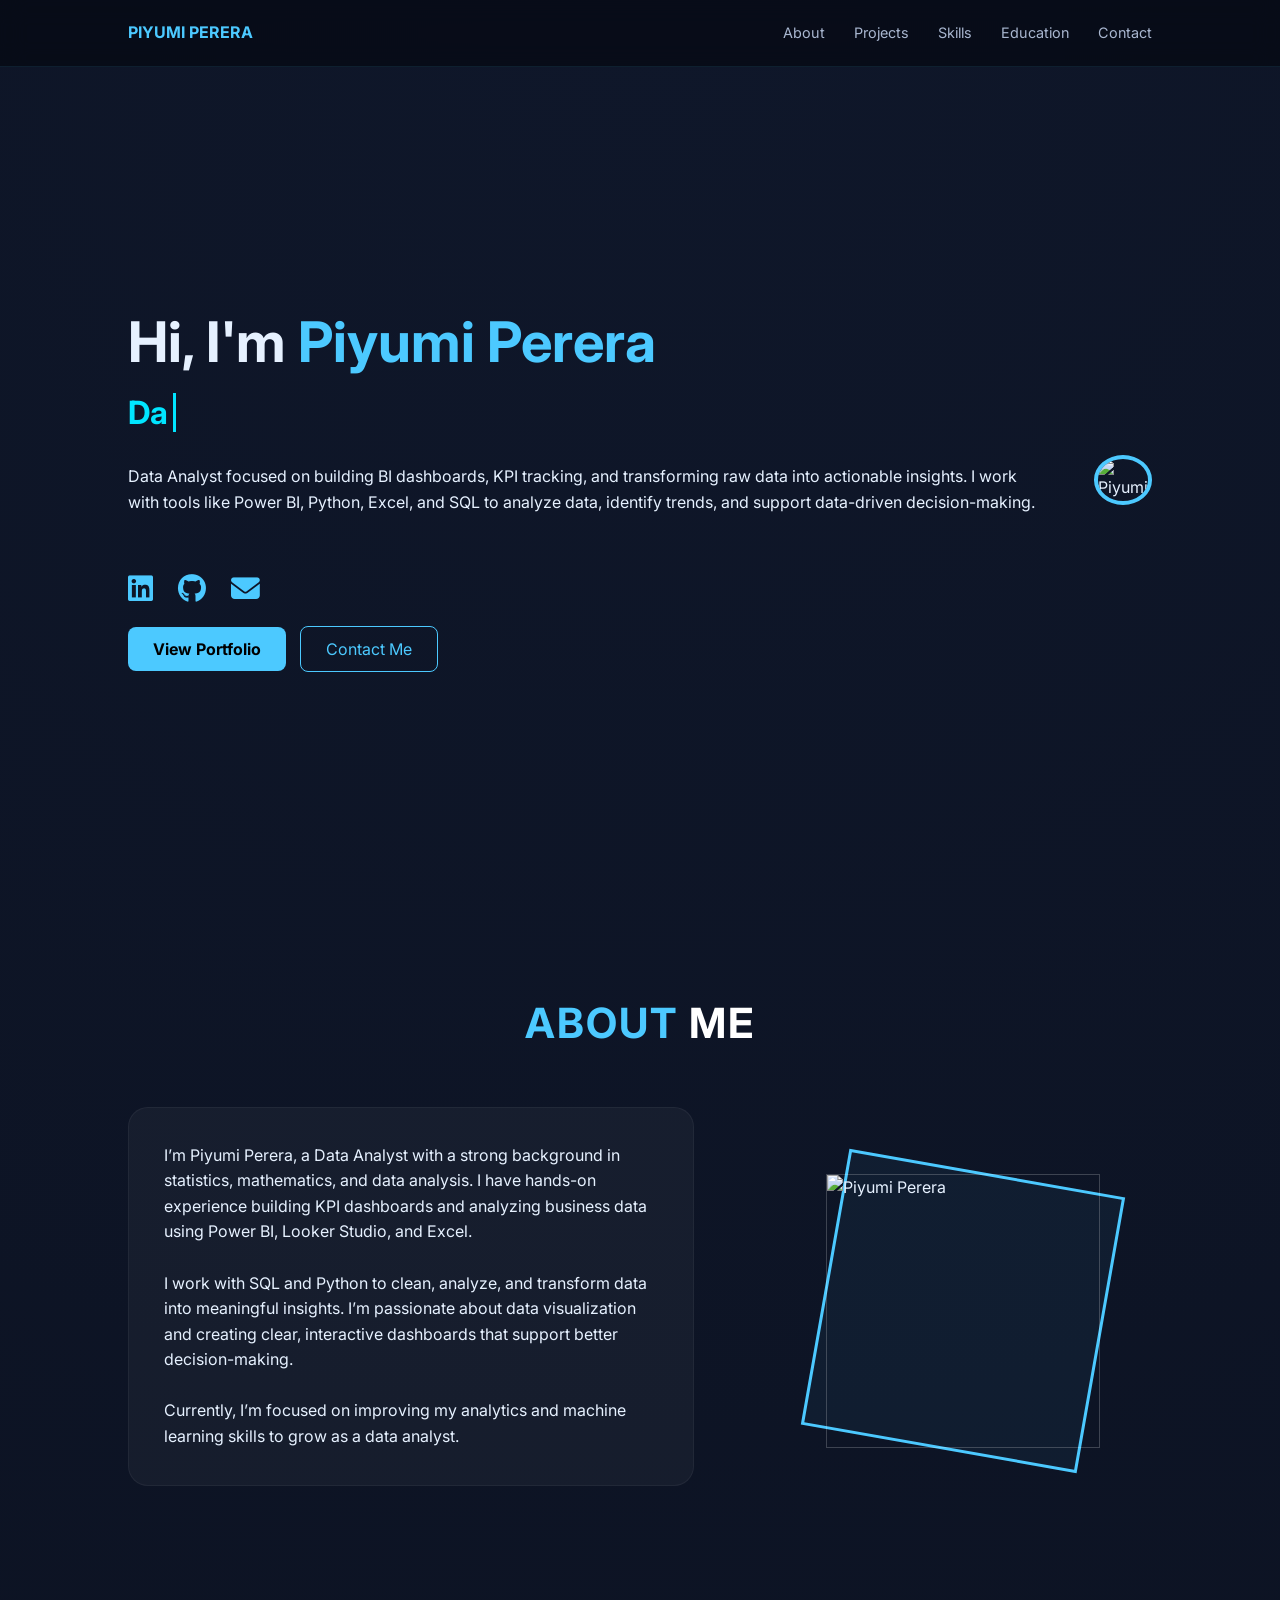
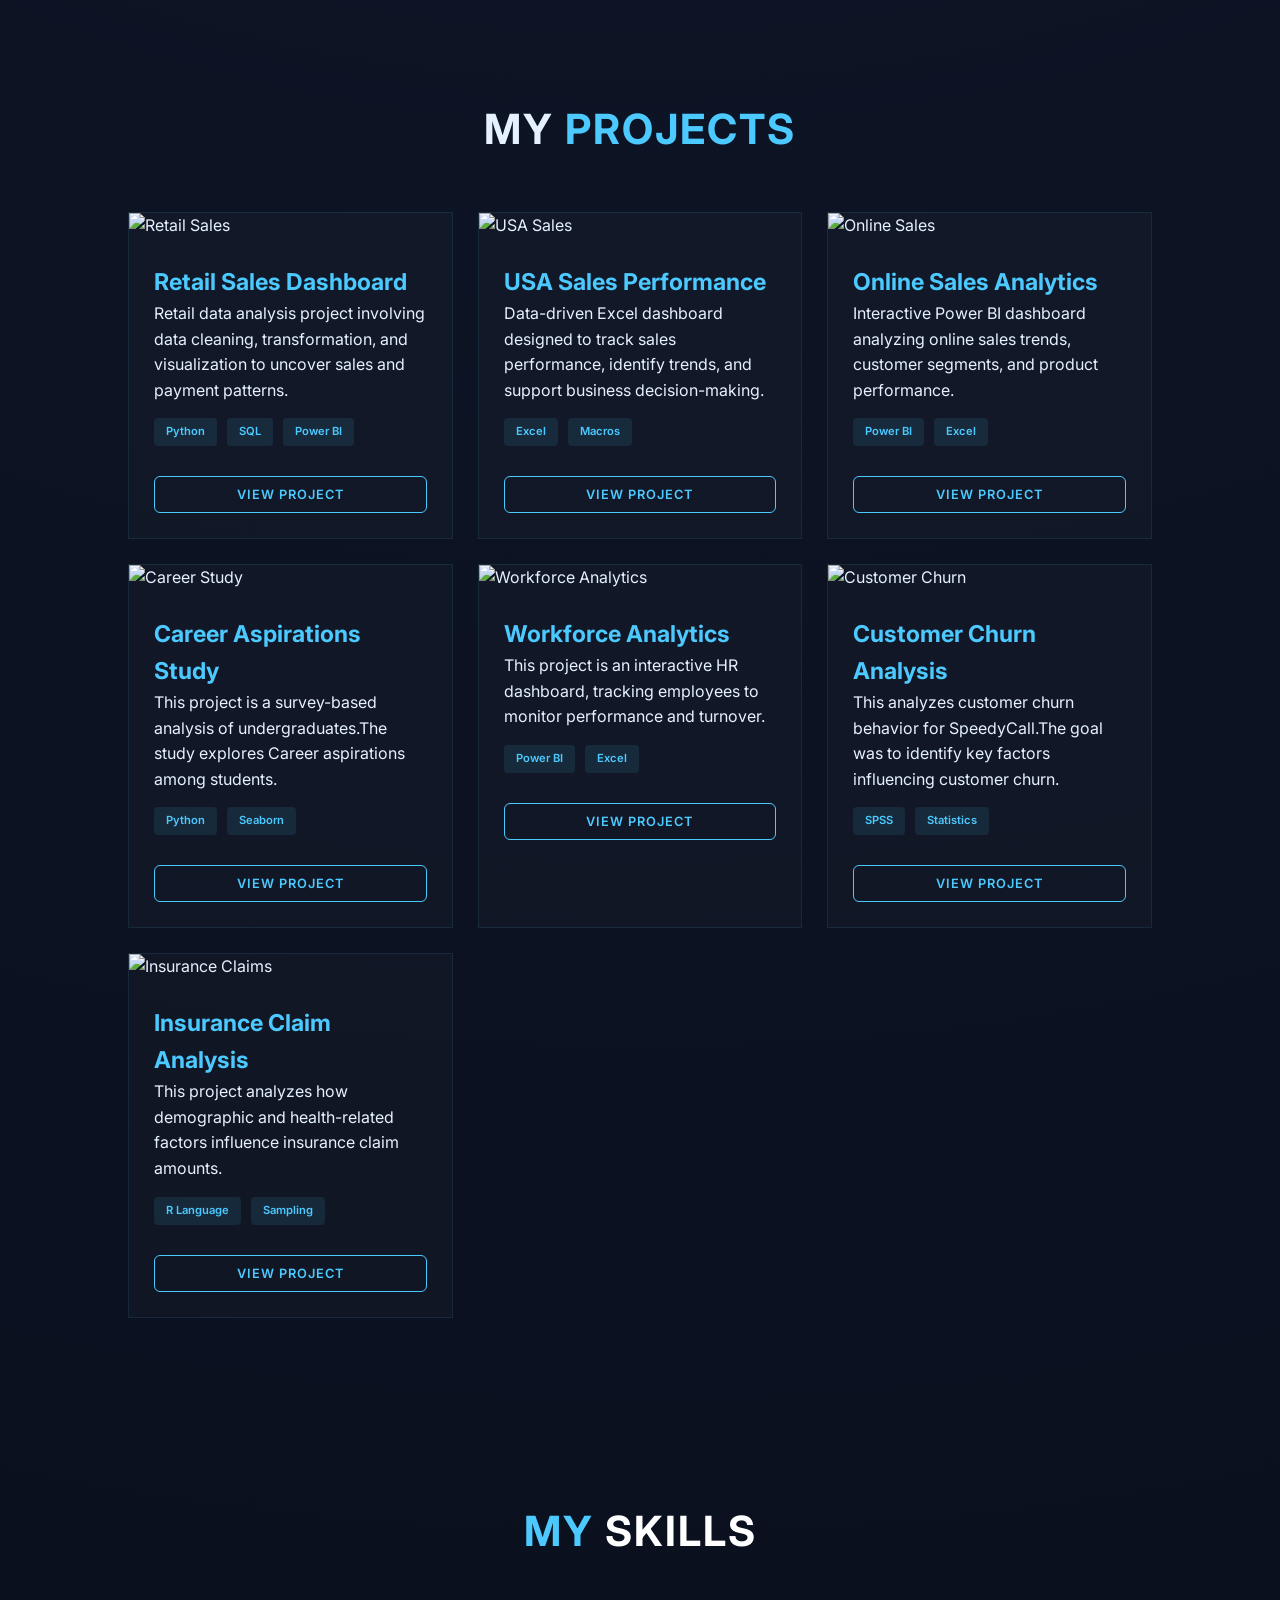
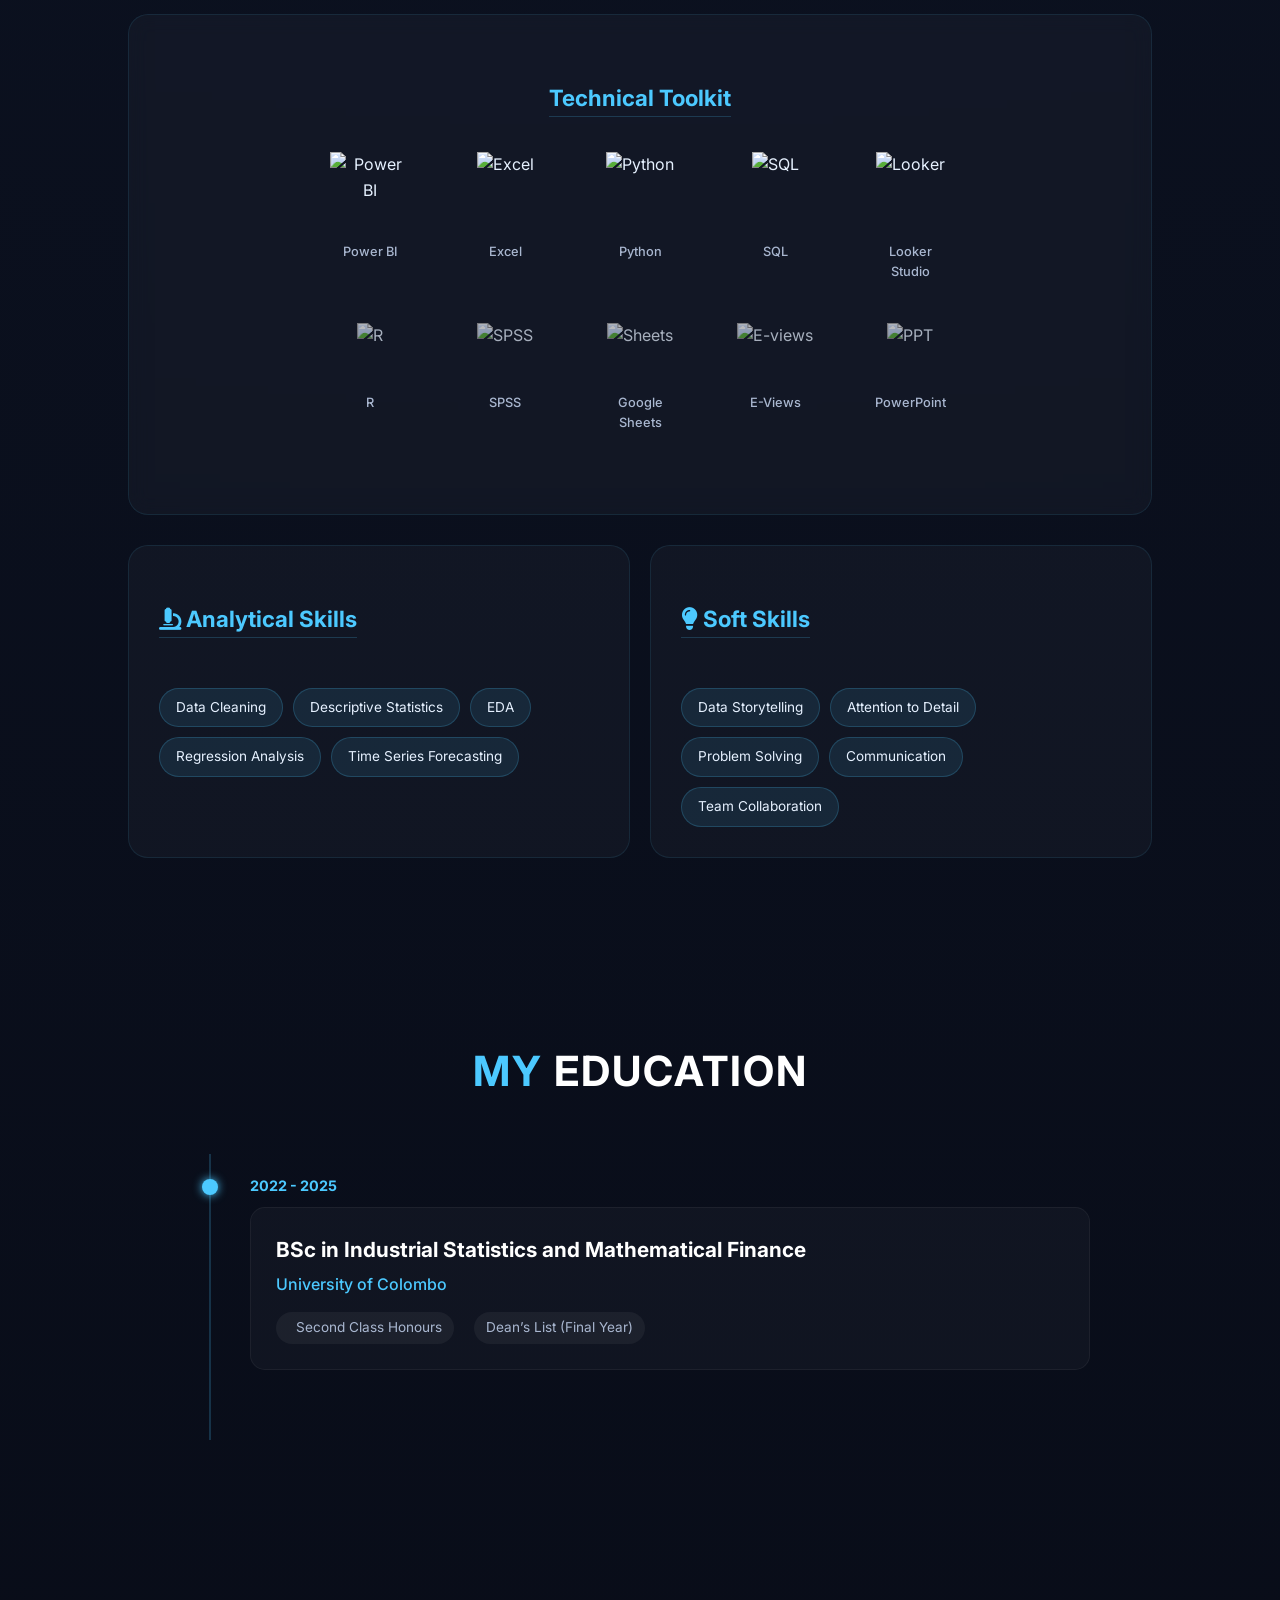
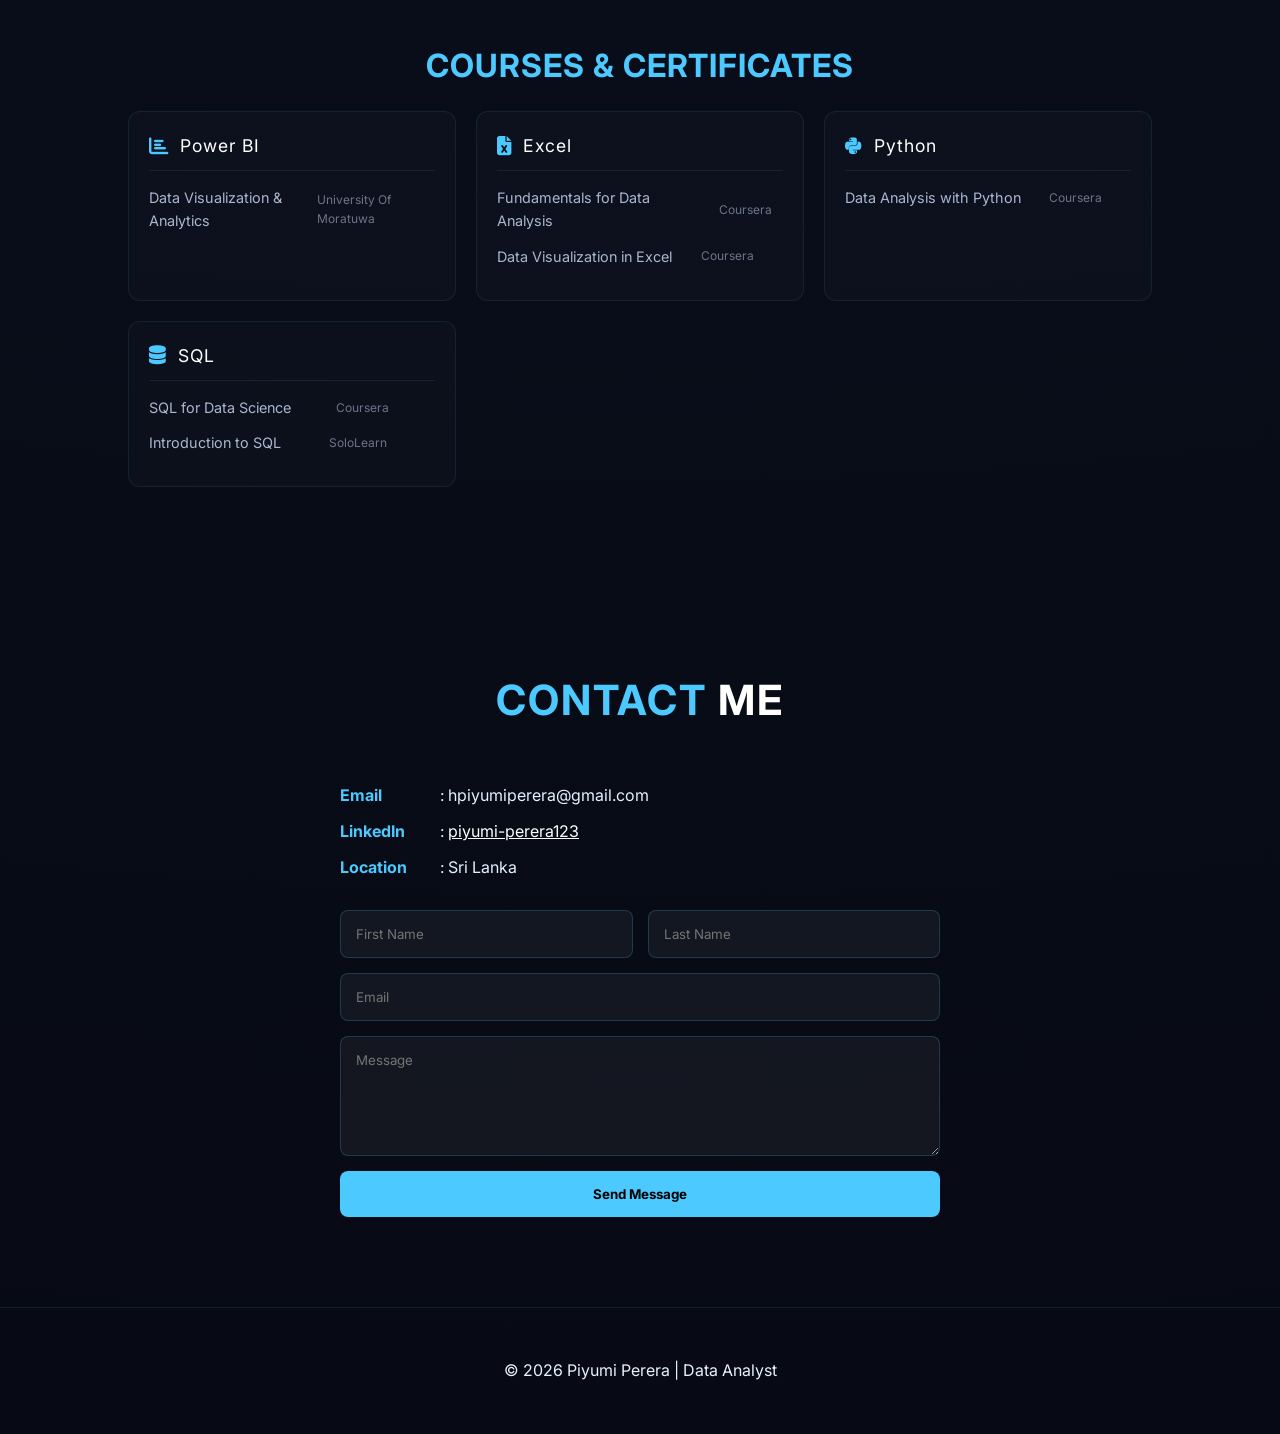
==== index.html @ 4f911bf3 "Add files via upload" ====
<!DOCTYPE html>
<html lang="en">
<head>
    <meta charset="UTF-8">
    <meta name="viewport" content="width=device-width, initial-scale=1.0">
    <title>Piyumi Perera | Data Analyst Portfolio</title>
    <link href="https://fonts.googleapis.com/css2?family=Inter:wght@300;400;500;600;700&display=swap" rel="stylesheet">
    <link rel="stylesheet" href="https://cdnjs.cloudflare.com/ajax/libs/font-awesome/6.5.0/css/all.min.css">
    <link rel="stylesheet" href="style.css">
</head>
<body>

<header>
    <div class="logo">Piyumi Perera</div>
    <nav>
        <a href="#about">About</a>
	<a href="#projects">Projects</a>
        <a href="#skills">Skills</a>
       <a href="#education">Education</a>
        <a href="#contact">Contact</a>
    </nav>
</header>

<section class="hero">
   <div class="hero-content">
   	 <h2>Hi, I'm <span>Piyumi Perera</span></h2>
  	 <div class="typewriter-container">
   		 <span class="typewriter">&nbsp;</span>

   </div>
   <br> 
   <p>Data Analyst focused on building BI dashboards, KPI tracking, and transforming raw data into actionable insights. I work with tools like Power BI, Python, Excel, and SQL to analyze data, identify trends, and support data-driven decision-making.

   </p>
  <br> 
    <div class="hero-socials">
        <a href="https://www.linkedin.com/in/piyumi-perera123" target="_blank"><i class="fab fa-linkedin"></i></a>
        <a href="https://github.com/PiyumiPerera123/" target="_blank"><i class="fab fa-github"></i></a>
        <a href="mailto:hpiyumiperera@gmail.com"><i class="fas fa-envelope"></i></a>
    </div>
  
    <div class="btn-group">
        <a class="btn-primary" href="#projects">View Portfolio</a>
        <a class="btn-outline" href="#contact">Contact Me</a>
    </div>
</div>


<div class="img-container">
<img src="image/portfolio_pic.jpeg" alt="Piyumi">
</div>

</section>



<section id="about">

    <h3><span class="text-blue">About</span> <span class="text-white">Me</span></h3>
    <div class="about-flex-container">
        
        <div class="about-text-side">
            <div class="card-box">
                <p>I’m Piyumi Perera, a Data Analyst with a strong background in statistics, mathematics, and data analysis. I have hands-on experience building KPI dashboards and analyzing business data using Power BI, Looker Studio, and Excel.
  <br> 
  <br> 
I work with SQL and Python to clean, analyze, and transform data into meaningful insights. I’m passionate about data visualization and creating clear, interactive dashboards that support better decision-making.
  <br> 
  <br> 
Currently, I’m focused on improving my analytics and machine learning skills to grow as a data analyst.
</p>
            </div>
        </div>
<div class="about-image-side">
            <div class="rotated-frame">
                <img src="image/portfolio_aboutme_pic.jpeg" alt="Piyumi Perera">
            </div>
        </div>
    </div>
</section>


<section id="projects">
    <h3>My <span class="text-blue">Projects</span></h3>
    <div class="project-grid">
        <div class="project-card" onclick="openProject('retail')">
            <div class="project-img-wrapper">
                <img src="image/retail.PNG" alt="Retail Sales">
                <div class="project-overlay"><span class="text-blue">View Project</span></div>
            </div>
            <div class="project-info">
                <h4>Retail Sales Dashboard</h4>
                <h5>Retail data analysis project involving data cleaning, transformation, and visualization to uncover sales and payment patterns.</h5>
                <div class="project-tags"><span>Python</span><span>SQL</span><span>Power BI</span></div>
                <button class="view-btn">View Project</button>
            </div>
        </div>
<div class="project-card" onclick="openProject('usa')">
            <div class="project-img-wrapper">
                <img src="image/usa.PNG" alt="USA Sales">
                <div class="project-overlay"><span class="text-blue">View Project</span></div>
            </div>
            <div class="project-info">
                <h4>USA Sales Performance</h4>
                <h5>Data-driven Excel dashboard designed to track sales performance, identify trends, and support business decision-making.</h5>
                <div class="project-tags"><span>Excel</span><span>Macros</span></div>
                <button class="view-btn">View Project</button>
            </div>
        </div>

        <div class="project-card" onclick="openProject('online')">
            <div class="project-img-wrapper">
                <img src="image/online.JPG" alt="Online Sales">
                <div class="project-overlay"><span class="text-blue">View Project</span></div>
            </div>
            <div class="project-info">
                <h4>Online Sales Analytics</h4>
                <h5>Interactive Power BI dashboard analyzing online sales trends, customer segments, and product performance.</h5>
                <div class="project-tags"><span>Power BI</span><span>Excel</span></div>
                <button class="view-btn">View Project</button>
            </div>
        </div>

        
        <div class="project-card" onclick="openProject('career')">
            <div class="project-img-wrapper">
                <img src="image/career.PNG" alt="Career Study">
                <div class="project-overlay"><span class="text-blue">View Project</span></div>
            </div>
            <div class="project-info">
                <h4>Career Aspirations Study</h4>
                <h5>This project is a survey-based analysis of undergraduates.The study explores Career aspirations among students.</h5>
                <div class="project-tags"><span>Python</span><span>Seaborn</span></div>
                <button class="view-btn">View Project</button>
            </div>
        </div>

        <div class="project-card" onclick="openProject('workforce')">
            <div class="project-img-wrapper">
                <img src="image/workforce.PNG" alt="Workforce Analytics">
                <div class="project-overlay"><span class="text-blue">View Project</span></div>
            </div>
            <div class="project-info">
                <h4>Workforce Analytics</h4>
                <h5>This project is an interactive HR dashboard, tracking employees to monitor performance and turnover.</h5>
                <div class="project-tags"><span>Power BI</span><span>Excel</span></div>
                <button class="view-btn">View Project</button>
            </div>
        </div>

        <div class="project-card" onclick="openProject('churn')">
            <div class="project-img-wrapper">
                <img src="image/churn.PNG" alt="Customer Churn">
                <div class="project-overlay"><span class="text-blue">View Project</span></div>
            </div>
            <div class="project-info">
                <h4>Customer Churn Analysis</h4>
                <h5>This analyzes customer churn behavior for SpeedyCall.The goal was to identify key factors influencing customer churn.</h5>
                <div class="project-tags"><span>SPSS</span><span>Statistics</span></div>
                <button class="view-btn">View Project</button>
            </div>
        </div>

        <div class="project-card" onclick="openProject('insurance')">
            <div class="project-img-wrapper">
                <img src="image/insurance.jpg" alt="Insurance Claims">
                <div class="project-overlay"><span class="text-blue">View Project</span></div>
            </div>
            <div class="project-info">
                <h4>Insurance Claim Analysis</h4>
               <h5>This project analyzes how demographic and health-related factors influence insurance claim amounts.</h5> <div class="project-tags"><span>R Language</span><span>Sampling</span></div>
                <button class="view-btn">View Project</button>
            </div>
        </div>
    </div>
</section>

<div id="projectModal" class="case-study-modal">
    <div class="modal-content-wrapper">
        <span class="close-case-study" onclick="closeProject()">&times;</span>
        <div id="caseStudyBody"></div>
    </div>
</div>



<section id="skills">
    <h3><span class="text-blue">My</span> <span class="text-white">Skills</span></h3>
    <div class="skill-card-container">
        <div class="skills-card">
            <h4 class="skill-sub-topic">Technical Toolkit</h4>
            <div class="tool-grid primary-tier">
                <div class="tool-item">
                    <img src="image/Power BI.png" alt="Power BI">
                    <span>Power BI</span>
                </div>
                <div class="tool-item">
                    <img src="image/excel.png" alt="Excel">
                    <span>Excel</span>
                </div>
                <div class="tool-item">
                    <img src="https://cdn.jsdelivr.net/gh/devicons/devicon/icons/python/python-original.svg" alt="Python">
                    <span>Python</span>
                </div>
                <div class="tool-item">
                    <img src="https://www.svgrepo.com/show/331760/sql-database-generic.svg" alt="SQL">
                    <span>SQL</span>
                </div>
                <div class="tool-item">
                    <img src="https://www.vectorlogo.zone/logos/google_cloud/google_cloud-icon.svg" alt="Looker">
                    <span>Looker Studio</span>
                </div>
            </div>

            <div class="tool-grid secondary-tier">
                <div class="tool-item">
                    <img src="https://cdn.jsdelivr.net/gh/devicons/devicon/icons/r/r-original.svg" alt="R">
                    <span>R</span>
                </div>
                <div class="tool-item">
                    <img src="image/SPSS.jpeg" alt="SPSS">
                    <span>SPSS</span>
                </div>
                <div class="tool-item">
                    <img src="image/googlesheet.png" alt="Sheets">
                    <span>Google Sheets</span>
                </div>
                <div class="tool-item">
                    <img src="image/eviews.png" alt="E-views"> <span>E-Views</span>
                </div>
                <div class="tool-item">
                    <img src="image/Powerpoint.png" alt="PPT">
                    <span>PowerPoint</span>
                </div>
            </div>
        </div>

        <div class="skills-flex-row">
            <div class="side-skill-card">
                <h4 class="skill-sub-topic"><i class="fas fa-microscope"></i> Analytical Skills</h4>
                <div class="pills-container">
                    <span class="skill-pill">Data Cleaning</span>
                    <span class="skill-pill">Descriptive Statistics</span>
                    <span class="skill-pill">EDA</span>
                    <span class="skill-pill">Regression Analysis</span>
                    <span class="skill-pill">Time Series Forecasting</span>
                </div>
            </div>

            <div class="side-skill-card">
                <h4 class="skill-sub-topic"><i class="fas fa-lightbulb"></i> Soft Skills</h4>
                <div class="pills-container">
                    <span class="skill-pill">Data Storytelling</span>
                    <span class="skill-pill">Attention to Detail</span>
                    <span class="skill-pill">Problem Solving</span>
                    <span class="skill-pill">Communication</span>
                    <span class="skill-pill">Team Collaboration</span>
                </div>
            </div>
        </div>
    </div>
</section>



<section id="education">
    <h3><span class="text-blue">My</span> <span class="text-white">Education</span></h3> 
    <div class="timeline-container">
        <div class="timeline-item">
            <div class="timeline-dot"></div>
            <div class="timeline-date">2022 - 2025</div>
            <div class="timeline-content">
                <h4>BSc in Industrial Statistics and Mathematical Finance</h4>
                <p class="university">University of Colombo</p>
                <div class="edu-highlights">
                    <span><i class="star"></i> Second Class Honours</span>
                    <span> Dean’s List (Final Year)</span>
                </div>
            </div>
        </div>
</section>


<section id="certificates">
    <h4 class="sub-heading-blue">Courses & Certificates</h4>
    <div class="cert-grid-optimized">
        <div class="cert-box-modern">
            <div class="cert-header">
                <i class="fas fa-chart-bar"></i>
                <h5>Power BI</h5>
            </div>
            <ul class="cert-list">
                <li onclick="openCert('image/cert_pbi.jpeg')">Data Visualization & Analytics <span>University Of Moratuwa</span> <i class="fas fa-external-link-alt"></i></li>
            </ul>
        </div>

        <div class="cert-box-modern">
            <div class="cert-header">
                <i class="fas fa-file-excel"></i>
                <h5>Excel</h5>
            </div>
            <ul class="cert-list">
                <li onclick="openCert('image/cert_excel_fun.jpeg')">Fundamentals for Data Analysis <span>Coursera</span> <i class="fas fa-external-link-alt"></i></li>
                <li onclick="openCert('image/cert_excel_viz.jpeg')">Data Visualization in Excel <span>Coursera</span> <i class="fas fa-external-link-alt"></i></li>
            </ul>
        </div>

        <div class="cert-box-modern">
            <div class="cert-header">
                <i class="fab fa-python"></i>
                <h5>Python</h5>
            </div>
            <ul class="cert-list">
                <li onclick="openCert('image/cert_py_da.jpeg')">Data Analysis with Python <span>Coursera</span> <i class="fas fa-external-link-alt"></i></li>
    
            </ul>
        </div>

        <div class="cert-box-modern">
            <div class="cert-header">
                <i class="fas fa-database"></i>
                <h5>SQL</h5>
            </div>
            <ul class="cert-list">
                <li onclick="openCert('image/cert_sql_ds.jpeg')">SQL for Data Science <span>Coursera</span> <i class="fas fa-external-link-alt"></i></li>
                <li onclick="openCert('image/cert_sql_intro.jpeg')">Introduction to SQL <span>SoloLearn</span> <i class="fas fa-external-link-alt"></i></li>
            </ul>
        </div>
    </div>
</section>



   <section id="contact">
    <h3><span class="text-blue">Contact</span> <span class="text-white">Me</span></h3><div class="contact-details">
        <div class="c-line"><span class="c-label">Email</span><span>: hpiyumiperera@gmail.com</span></div>
        <div class="c-line"><span class="c-label">LinkedIn</span><span>: <a href="https://linkedin.com/in/piyumi-perera123" style="color:#fff;">piyumi-perera123</a></span></div>
        <div class="c-line"><span class="c-label">Location</span><span>: Sri Lanka</span></div>
    </div>
    <form action="https://formspree.io/f/xzdoplwp" method="POST" class="contact-form">
    <input type="text" name="first_name" placeholder="First Name" required>
    <input type="text" name="last_name" placeholder="Last Name" required>
    <input type="email" name="_replyto" placeholder="Email" class="full-width" required>
    <textarea name="message" placeholder="Message" required></textarea>
    <button type="submit" class="btn-submit">Send Message</button>
</form>
</section>

<div id="pModal" class="modal">
    <div class="modal-content">
        <span class="close-modal" onclick="closeP()">&times;</span>
        <div id="modalBody" class="modal-body"></div>
    </div>
</div>

<footer><p>© 2026 Piyumi Perera | Data Analyst</p></footer>

<script src="script.js"></script>
</body>
</html>
---- style.css ----
:root {
    --primary-blue: #4cc9ff;
    --bg-dark: #070a14;
    --card-bg: rgba(255, 255, 255, 0.04);
    --text-main: #e6f1ff;
    --text-dim: #a9b7d0;
}

* { margin: 0; padding: 0; box-sizing: border-box; font-family: 'Inter', sans-serif; scroll-behavior: smooth; }
body { background: radial-gradient(circle at top, #0f172a, #070a14); color: var(--text-main); line-height: 1.6; overflow-x: hidden; }

header { display: flex; justify-content: space-between; align-items: center; padding: 20px 10%; position: fixed; width: 100%; top: 0; z-index: 1000; background: rgba(7, 10, 20, 0.8); backdrop-filter: blur(12px); border-bottom: 1px solid rgba(76, 201, 255, 0.1); }
.logo { font-weight: 700; color: var(--primary-blue); text-transform: uppercase; }
nav a { color: var(--text-dim); margin-left: 25px; text-decoration: none; font-size: 0.9rem; transition: 0.3s; }
nav a:hover { color: var(--primary-blue); }

section { padding: 90px 10%; }
h2 {
font-size: 2.6rem;
}
/* Update the Main Section Titles */
h3 {
    font-size: 2.6rem; 
    margin-bottom: 50px;
    text-align: center;
    text-transform: uppercase;
    letter-spacing: 2px;
}
h4 {
    font-size: 1.45rem; 
    color:var(--primary-blue);
    }
h5 {
    font-size: 1rem; 
    font-weight: normal;
}

.typewriter {
    color:#00E5FF !important; 
    font-weight: bold;
    border-right: 3px solid #00E5FF; 
    padding-right: 5px;
    white-space: nowrap;
    animation: blink-cursor 0.8s step-end infinite;
}
/* This makes the cursor blink naturally */
@keyframes blink-cursor {
    from, to { border-color: transparent; }
    50% { border-color: #00E5FF; }
}

/* Two-tone Color Classes */
.text-blue {
    color: var(--primary-blue);
}

.text-white {
    color: #ffffff;
}

/* About Section Flex Layout */
.about-flex-container {
    display: flex;
    align-items: center;
    justify-content: center;
    gap: 80px; /* Space between photo and text */
    margin-top: 40px;
}

.about-image-side {
    flex: 1;
    display: flex;
    justify-content: center;
    align-items: center;
}

.about-text-side {
    flex: 1.5; 
}

/* The Rotated Square Frame Effect */
.rotated-frame {
    width: 280px;
    height: 280px;
    border: 3px solid var(--primary-blue);
    transform: rotate(10deg); /* Rotates the border */
    transition: 0.5s ease;
    display: flex;
    justify-content: center;
    align-items: center;
    position: relative;
    background: rgba(76, 201, 255, 0.05);
}

.rotated-frame img {
    width: 100%;
    height: 100%;
    object-fit: cover;
    transform: rotate(-10deg); /* Rotates the image back so it looks straight */
    transition: 0.5s ease;
    border: 1px solid rgba(255, 255, 255, 0.2);
}

/* Hover Effect: Straighten the frame slightly */
.rotated-frame:hover {
    transform: rotate(0deg);
}

.rotated-frame:hover img {
    transform: rotate(0deg);
}

/* Responsive adjustment for Mobile */
@media (max-width: 768px) {
    .about-flex-container {
        flex-direction: column;
        gap: 50px;
    }
    .about-text-side {
        order: 2;
    }
    .about-image-side {
        order: 1;
    }
}
/* Timeline Container */
.timeline-container {
    max-width: 900px;
    margin: 0 auto;
    position: relative;
    padding: 20px 0;
}

/* The Vertical Line */
.timeline-container::after {
    content: '';
    position: absolute;
    width: 2px;
    background: rgba(76, 201, 255, 0.2);
    top: 0;
    bottom: 0;
    left: 20px; /* Aligns line to the left for mobile-friendly view */
    margin-left: -1px;
}

/* Individual Item */
.timeline-item {
    padding-left: 60px;
    margin-bottom: 50px;
    position: relative;
}

/* The Glowing Dot */
.timeline-dot {
    height: 16px;
    width: 16px;
    background: var(--primary-blue);
    position: absolute;
    left: 12px;
    top: 5px;
    border-radius: 50%;
    z-index: 10;
    box-shadow: 0 0 10px var(--primary-blue);
}

/* The Date Text */
.timeline-date {
    font-size: 0.9rem;
    color: var(--primary-blue);
    font-weight: 700;
    margin-bottom: 10px;
    text-transform: uppercase;
}

/* Content Card */
.timeline-content {
    background: rgba(255, 255, 255, 0.03);
    padding: 25px;
    border-radius: 15px;
    border: 1px solid rgba(255, 255, 255, 0.05);
    transition: 0.3s ease;
}

.timeline-content:hover {
    background: rgba(76, 201, 255, 0.05);
    border-color: var(--primary-blue);
    transform: translateX(10px);
}

.timeline-content h4 {
    color: #fff;
    font-size: 1.3rem;
    margin-bottom: 5px;
}

.university {
    color: var(--primary-blue);
    font-weight: 500;
    margin-bottom: 15px;
}

.edu-highlights {
    display: flex;
    gap: 20px;
    margin-top: 10px;
}

.edu-highlights span {
    font-size: 0.85rem;
    color: var(--text-dim);
    background: rgba(255, 255, 255, 0.05);
    padding: 5px 12px;
    border-radius: 20px;
    display: flex;
    align-items: center;
    gap: 8px;
}

.edu-highlights i {
    color: var(--primary-blue);
}

/* Responsive adjustment */
@media (max-width: 768px) {
    .timeline-content:hover {
        transform: none;
    }
}

/* Ensure the sub-topics in the Skill section stay a reasonable size */
.skill-sub-topic {
    font-size: 1.4rem;
    color: var(--primary-blue);
    /* ... keep existing styles ... */
}
/* HERO */
.hero { display: flex; min-height: 100vh; padding: 120px 10% 60px; align-items: center; justify-content: space-between; gap: 50px;position: relative; 
    z-index: 5; }
.hero h2 { font-size: 56px; } .hero h2 span { color: var(--primary-blue); }
.typewriter { font-size: 32px; font-weight: 700; color: var(--primary-blue); min-height: 48px; }
.cursor { animation: blink 0.8s infinite; border-left: 3px solid var(--primary-blue); margin-left: 5px; }
@keyframes blink { 50% { opacity: 0; } }
.img-container img { border-radius: 50%; border: 4px solid var(--primary-blue); width: 350px; height: 350px; object-fit: cover; }
.btn-primary { background: var(--primary-blue); color: #000; padding: 12px 25px; border-radius: 8px; text-decoration: none; font-weight: 700; }
.btn-outline { border: 1px solid var(--primary-blue); color: var(--primary-blue); padding: 12px 25px; border-radius: 8px; text-decoration: none; margin-left: 10px; }
/* Styling for Hero Social Icons */
.hero-socials {
    display: flex;
    gap: 25px;
    margin: 25px 0;
}

.hero-socials a {
    font-size: 1.8rem;
    color: var(--primary-blue);
    transition: 0.3s ease;
    text-decoration: none;
}

.hero-socials a:hover {
    transform: translateY(-5px);
    
    color: #fff;
}

/* Adjusting button group margin to fit below icons */
.btn-group {
    margin-top: 10px;
}
/* CARDS & SKILLS */

.card-box { background: var(--card-bg); padding: 35px; border-radius: 20px; border: 1px solid rgba(255,255,255,0.05); margin-bottom: 30px; }

.skill-sub-topic { color: var(--primary-blue); font-size: 1.4rem; margin: 25px 0 35px; border-bottom: 1px solid rgba(76,201,255,0.2); display: inline-block; }

.tool-row { display: flex; flex-wrap: wrap; justify-content: center; gap: 30px; margin-bottom: 30px; }

.tool-item { text-align: center; width: 80px; }

.tool-item img { height: 45px; margin-bottom: 8px; transition: 0.3s; }

.tool-item.small img { height: 35px; opacity: 0.7; }

.tool-item span { font-size: 0.75rem; color: var(--text-dim); display: block; }

.skills-cols { display: grid; grid-template-columns: 1fr 1fr; gap: 30px; }

.skill-list li { margin-bottom: 10px; display: flex; align-items: center; list-style: none; }

.skill-list i { color: var(--primary-blue); margin-right: 12px; }*/



/* Container for the whole section */

.skill-card-container {

    max-width: 1000px;

    margin: 0 auto;

}



/* Main Technical Card */

.skills-card {

    background: rgba(255, 255, 255, 0.03);

    border: 1px solid rgba(76, 201, 255, 0.1);

    border-radius: 20px;

    padding: 40px;

    margin-bottom: 30px;

    text-align: center;

    backdrop-filter: blur(10px);

}



/* Tool Grids */

.tool-grid {

    display: flex;

    justify-content: center;

    flex-wrap: wrap;

    gap: 55px;

    margin-bottom: 40px;

}



.tool-item {

    display: flex;

    flex-direction: column;

    align-items: center;

    transition: 0.4s cubic-bezier(0.175, 0.885, 0.32, 1.275);

}



.tool-item span {

    margin-top: 12px;

    font-size: 0.8rem;

    color: var(--text-dim);

    font-weight: 500;

}



/* Tiered Sizes */

.primary-tier .tool-item img { height: 70px; }

.secondary-tier .tool-item img { height: 50px; opacity: 0.7; }



.tool-item:hover { transform: scale(1.15); }




/* Side-by-Side Skills */

.skills-flex-row {

    display: flex;

    gap: 20px;

}



.side-skill-card {

    flex: 1;

    background: rgba(255, 255, 255, 0.03);

    border: 1px solid rgba(76, 201, 255, 0.1);

    padding: 30px;

    border-radius: 20px;

    transition: 0.3s;

}



.side-skill-card:hover {

    border-color: var(--primary-blue);

    background: rgba(76, 201, 255, 0.05);

}



/* Skill Pills (Inspiration from Afnan Image) */

.pills-container {

    display: flex;

    flex-wrap: wrap;

    gap: 10px;

    margin-top: 15px;

}



.skill-pill {

    background: rgba(76, 201, 255, 0.1);

    color: var(--text-main);

    padding: 8px 16px;

    border-radius: 50px;

    font-size: 0.85rem;

    border: 1px solid rgba(76, 201, 255, 0.2);

    transition: 0.3s;

}



.skill-pill:hover {

    background: var(--primary-blue);
    color: #000;
}


/* Responsive Styling */

@media (max-width: 768px) {

    .skills-flex-row { flex-direction: column; }

    .primary-tier .tool-item img { height: 55px; }

    .secondary-tier .tool-item img { height: 40px; }

}



/* CERTIFICATES */
.cert-grid-optimized {
    display: grid;
    grid-template-columns: repeat(auto-fit, minmax(300px, 1fr));
    gap: 20px;
    max-width: 1100px;
    margin: 0 auto;
}

.cert-box-modern {
    background: rgba(255, 255, 255, 0.02);
    border: 1px solid rgba(76, 201, 255, 0.1);
    border-radius: 12px;
    padding: 20px;
    transition: 0.3s ease;
display: flex;       /* Ensures content inside aligns well */
    flex-direction: column;
    height: 100%;        /* Makes all cards in a row equal height */
}

.cert-box-modern:hover {
    border-color: var(--primary-blue);
    background: rgba(76, 201, 255, 0.05);
    transform: translateY(-5px);
}

.cert-header {
    display: flex;
    align-items: center;
    gap: 12px;
    margin-bottom: 15px;
    border-bottom: 1px solid rgba(76, 201, 255, 0.1);
    padding-bottom: 10px;
}

.cert-header i {
    color: var(--primary-blue);
    font-size: 1.2rem;
}

.cert-header h5 {
    color: #fff;
    margin: 0;
    font-size: 1.1rem;
    letter-spacing: 1px;
}

.cert-list {
    list-style: none;
    padding: 0;
}

.cert-list li {
    font-size: 0.9rem;
    color: var(--text-dim);
    margin-bottom: 12px;
    cursor: pointer;
    display: flex;
    justify-content: space-between;
    align-items: center;
    transition: 0.2s;
}

.cert-list li:hover {
    color: var(--primary-blue);
}

.cert-list li span {
    font-size: 0.75rem;
    opacity: 0.6;
    margin-left: 10px;
}

.cert-list li i {
    font-size: 0.7rem;
    opacity: 0;
    transition: 0.3s;
}

.cert-list li:hover i {
    opacity: 1;
}
/* Responsive: Stack them on mobile phones */
@media (max-width: 768px) {
    .cert-grid-optimized {
        grid-template-columns: 1fr;
    }
}

/* PROJECTS */
.project-grid {
    display: grid;
    grid-template-columns: repeat(3, 1fr); /* Exactly 2 cards per row */
    gap: 25px;
}

@media (max-width: 850px) {
    .project-grid {
        grid-template-columns: 1fr; /* 1 column on mobile */
    }
    h3 { font-size: 2rem; }
}
/* Project Card Styling */
.project-card {
    background: rgba(255, 255, 255, 0.02);
    border: 20px;
   
    overflow: hidden;
    border: 1px solid rgba(76, 201, 255, 0.1);
    transition: 0.4s ease;
}

.project-card:hover {
    transform: translateY(-10px);
    border-color: var(--primary-blue);
    box-shadow: 0 10px 30px rgba(76, 201, 255, 0.1);
}
.project-card img {
    width: 100%;
    aspect-ratio: 16 / 9; /* Maintains a standard dashboard shape */
    object-fit: cover;    /* Switch back to cover ONLY if you use aspect-ratio */
}/*
.project-img-wrapper {
    padding: 8px; 
    position: relative;
    height: 200px;
    overflow: hidden;
}*/

.project-img-wrapper img {
    width: 100%;
    height: 100%;
    object-fit: cover;
    transition: 0.5s ease;
}

.project-overlay {
    position: absolute;
    top: 0; left: 0; width: 100%; height: 100%;
    background: rgba(15, 23, 42, 0.8);
    display: flex;
    justify-content: center;
    align-items: center;
    opacity: 0;
    transition: 0.3s ease;
}

.project-card:hover .project-overlay { opacity: 1; }
.project-card:hover .project-img-wrapper img { transform: scale(1.1); }

.project-info { padding: 25px; }
.project-tags { margin: 15px 0; display: flex; gap: 10px; flex-wrap: wrap; }
.project-tags span {
    font-size: 0.7rem;
    background: rgba(76, 201, 255, 0.1);
    color: var(--primary-blue);
    padding: 5px 12px;
    border-radius: 4px;
    font-weight: 600;
}
/* Premium View Project Button */
.view-btn {
    background: transparent;
    color: var(--primary-blue);
    border: 1px solid var(--primary-blue);
    padding: 10px 20px;
    border-radius: 6px;
    font-weight: 600;
    cursor: pointer;
    transition: 0.3s all ease;
    width: 100%;
    margin-top: 15px;
    text-transform: uppercase;
    letter-spacing: 1px;
    font-size: 0.8rem;
}

.view-btn:hover {
    background: var(--primary-blue);
    color: #000;
    box-shadow: 0 0 20px rgba(76, 201, 255, 0.4);
}

/* Modal Dashboard Image Styling */
.modal-dashboard-img {
    width: 100%;
    border-radius: 15px;
    margin-bottom: 30px;
    border: 1px solid rgba(76, 201, 255, 0.2);
    box-shadow: 0 10px 30px rgba(0,0,0,0.5);
}

/* Header within Modal */
.case-study-header {
    text-align: center;
    margin-bottom: 40px;
}

.case-study-header h2 {
    font-size: 2.5rem;
    background: linear-gradient(to right, #fff, var(--primary-blue));
    -webkit-background-clip: text;
    -webkit-text-fill-color: transparent;
}

/* Modal / Case Study Design */
.case-study-modal {
    display: none;
    position: fixed;
    z-index: 2000;
    top: 0; left: 0; width: 100%; height: 100%;
    background: rgba(7, 10, 20, 0.95);
    backdrop-filter: blur(10px);
    overflow-y: auto;
}

/* Container for the modal content */
.modal-content-wrapper {
    position: relative; /* This allows the 'X' to be positioned relative to the box */
    max-width: 900px;
    margin: 50px auto;
    background: #0f172a;
    border: 1px solid rgba(76, 201, 255, 0.2);
    border-radius: 25px;
    padding: 50px;
}

.modal-dashboard-img {
    width: 75%;
    max-height: 500px; /* Prevents the image from being too tall on large screens */
    object-fit: contain; /* Ensures the dashboard isn't cropped */
    border-radius: 0px;
    display: block; 
    margin: 0 auto 30px auto;
    border: 0px solid rgba(76, 201, 255, 0.2);
    box-shadow: 0 10px 40px rgba(0, 0, 0, 0.6);
    background: #000; }
/* The 'X' Mark Styling */
.close-case-study {
    position: absolute;
    top: 20px;
    right: 30px; /* Moves it to the right side */
    font-size: 40px; /* Makes it larger */
    font-weight: bold;
    color: var(--primary-blue); /* Your signature blue */
    cursor: pointer;
    line-height: 1;
    z-index: 2100;
    
    
}

.close-case-study:hover {
    color: #fff;
    transform: scale(1.2) rotate(90deg); /* Adds a nice spin effect on hover */
    text-shadow: 0 0 20px var(--primary-blue);
}

/* Mobile Adjustment */
@media (max-width: 768px) {
    .close-case-study {
        top: 10px;
        right: 20px;
        font-size: 35px;
    }
}

.case-study-header h2 { font-size: 2.2rem; color: var(--primary-blue); margin-bottom: 20px; }
.case-study-section { margin-bottom: 35px; }
.case-study-section h5 { 
    color: var(--primary-blue); 
    text-transform: uppercase; 
    font-size: 0.9rem; 
    letter-spacing: 2px; 
    margin-bottom: 15px;
    border-left: 3px solid var(--primary-blue);
    padding-left: 15px;
}

.case-study-section p, .case-study-section li { color: var(--text-dim); line-height: 1.8; }
.case-study-grid { display: grid; grid-template-columns: 1fr 1fr; gap: 30px; }

.github-link-btn {
    display: inline-block;
    margin-top: 20px;
    padding: 12px 30px;
    background: var(--primary-blue);
    color: #000;
    text-decoration: none;
    font-weight: 700;
    border-radius: 8px;
}

/* MODAL */
.modal { display: none; position: fixed; z-index: 2000; left: 0; top: 0; width: 100%; height: 100%; background: rgba(7, 10, 20, 0.98); backdrop-filter: blur(15px); overflow-y: auto; }
.modal-content { background: #0f172a; margin: 5% auto; padding: 40px; width: 85%; max-width: 850px; border-radius: 20px; border: 1px solid var(--primary-blue); position: relative; }
.close-modal { position: absolute; right: 25px; top: 15px; font-size: 2.2rem; color: var(--primary-blue); cursor: pointer; }
.modal-img { width: 100%; border-radius: 12px; margin-bottom: 20px; }
.modal-body h2 { color: var(--primary-blue); margin-bottom: 15px; }
.modal-body ul { list-style: none; margin: 20px 0; }
.modal-body li { margin-bottom: 12px; padding-left: 25px; position: relative; }
.modal-body li::before { content: "🔷"; position: absolute; left: 0; }
.github-btn { display: inline-block; background: var(--primary-blue); color: #000; padding: 12px 25px; border-radius: 8px; text-decoration: none; font-weight: 700; margin-top: 10px; }

/* CONTACT */
.contact-details { max-width: 600px; margin: 0 auto 30px; }
.c-line { display: grid; grid-template-columns: 100px 1fr; margin-bottom: 10px; }
.c-label { font-weight: 700; color: var(--primary-blue); }
.contact-form { max-width: 600px; margin: 0 auto; display: grid; grid-template-columns: 1fr 1fr; gap: 15px; }
.contact-form input, .contact-form textarea { background: rgba(255,255,255,0.05); border: 1px solid rgba(76,201,255,0.2); padding: 15px; border-radius: 8px; color: #fff; width: 100%; }
.full-width { grid-column: span 2; }
.contact-form textarea { grid-column: span 2; height: 120px; }
.btn-submit { background: var(--primary-blue); color: #000; border: none; padding: 15px; font-weight: 700; cursor: pointer; border-radius: 8px; grid-column: span 2; }


.sub-heading-blue {
    text-align: center;       /* Centers the text in the middle */
    color: var(--primary-blue); /* Uses your blue variable (or use #4cc9ff) */
    font-size: 2rem;        /* Smaller than the default h4 size */
    margin-top: 20px;
    margin-bottom: 20px;
    text-transform: uppercase; /* Optional: makes it look like a clean tag */
    letter-spacing: 1px;      /* Optional: adds professional spacing */
}


footer { text-align: center; padding: 50px; border-top: 1px solid rgba(76,201,255,0.1); }
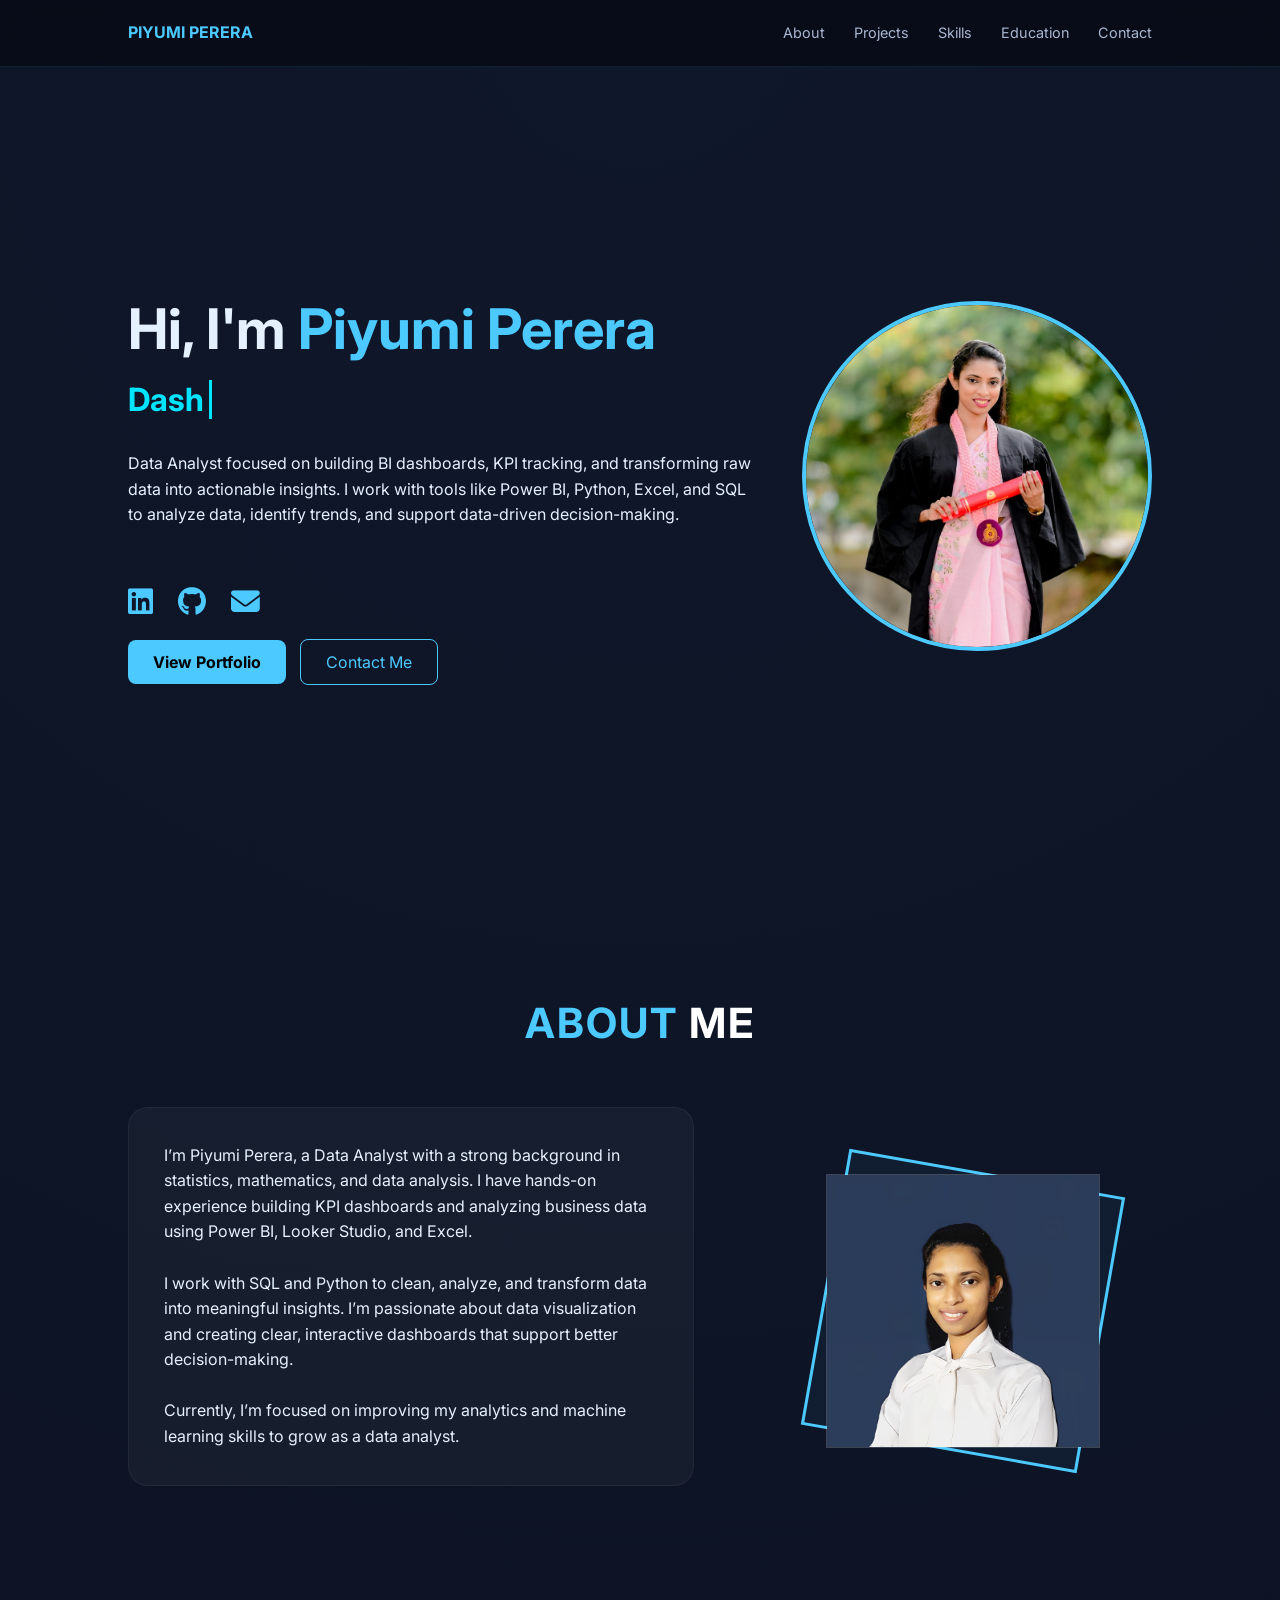
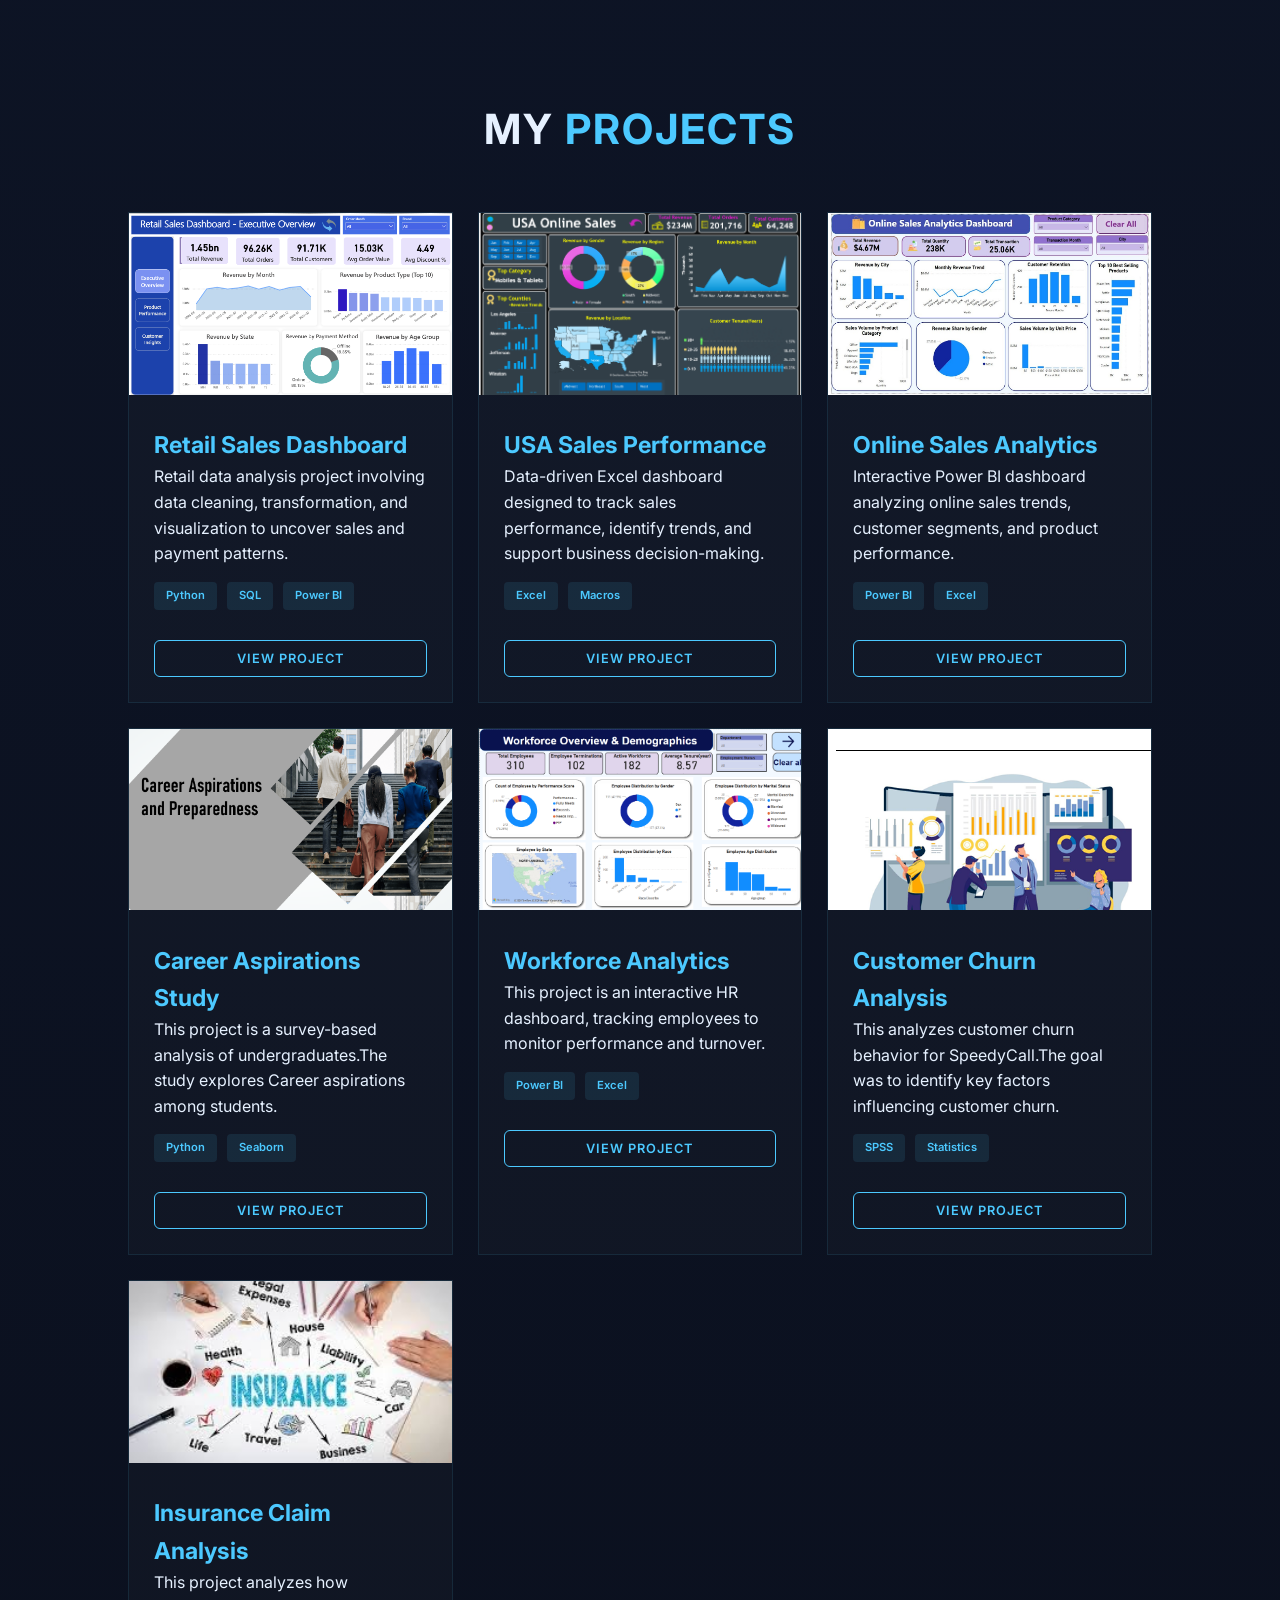
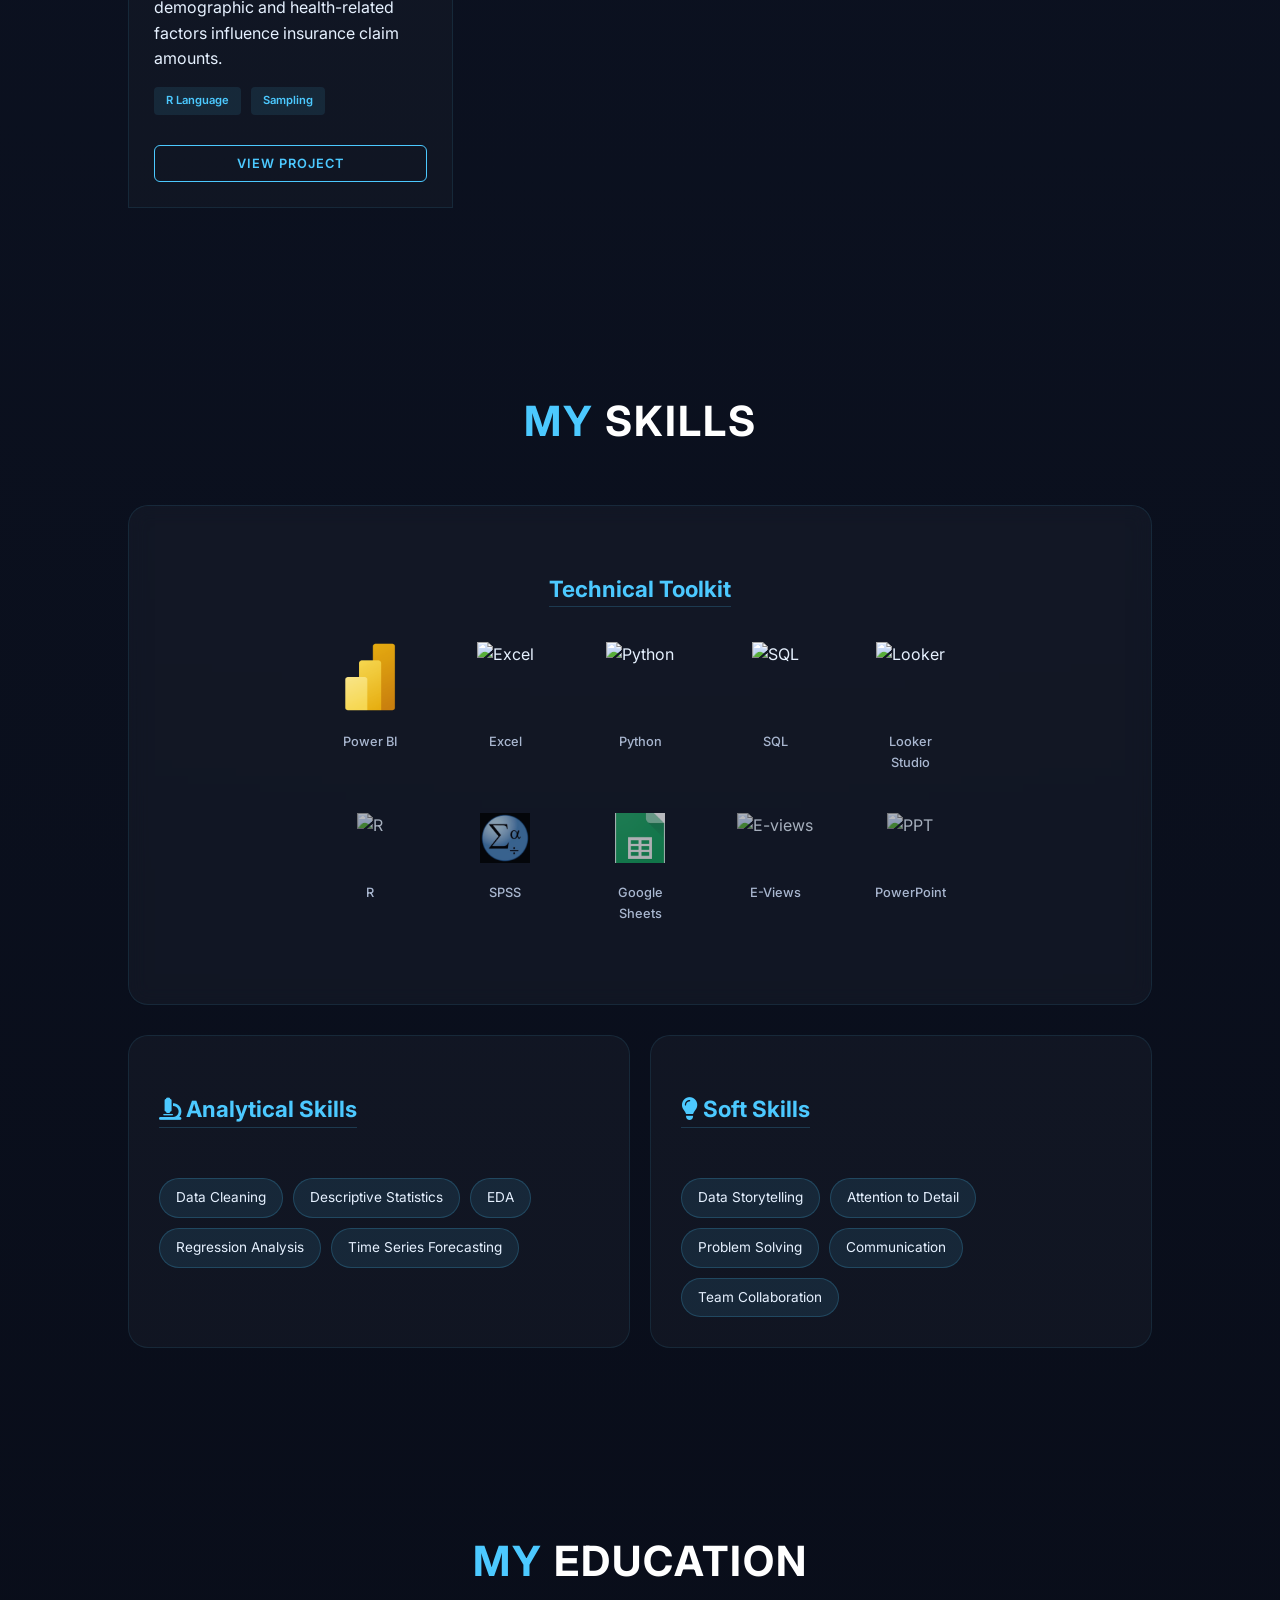
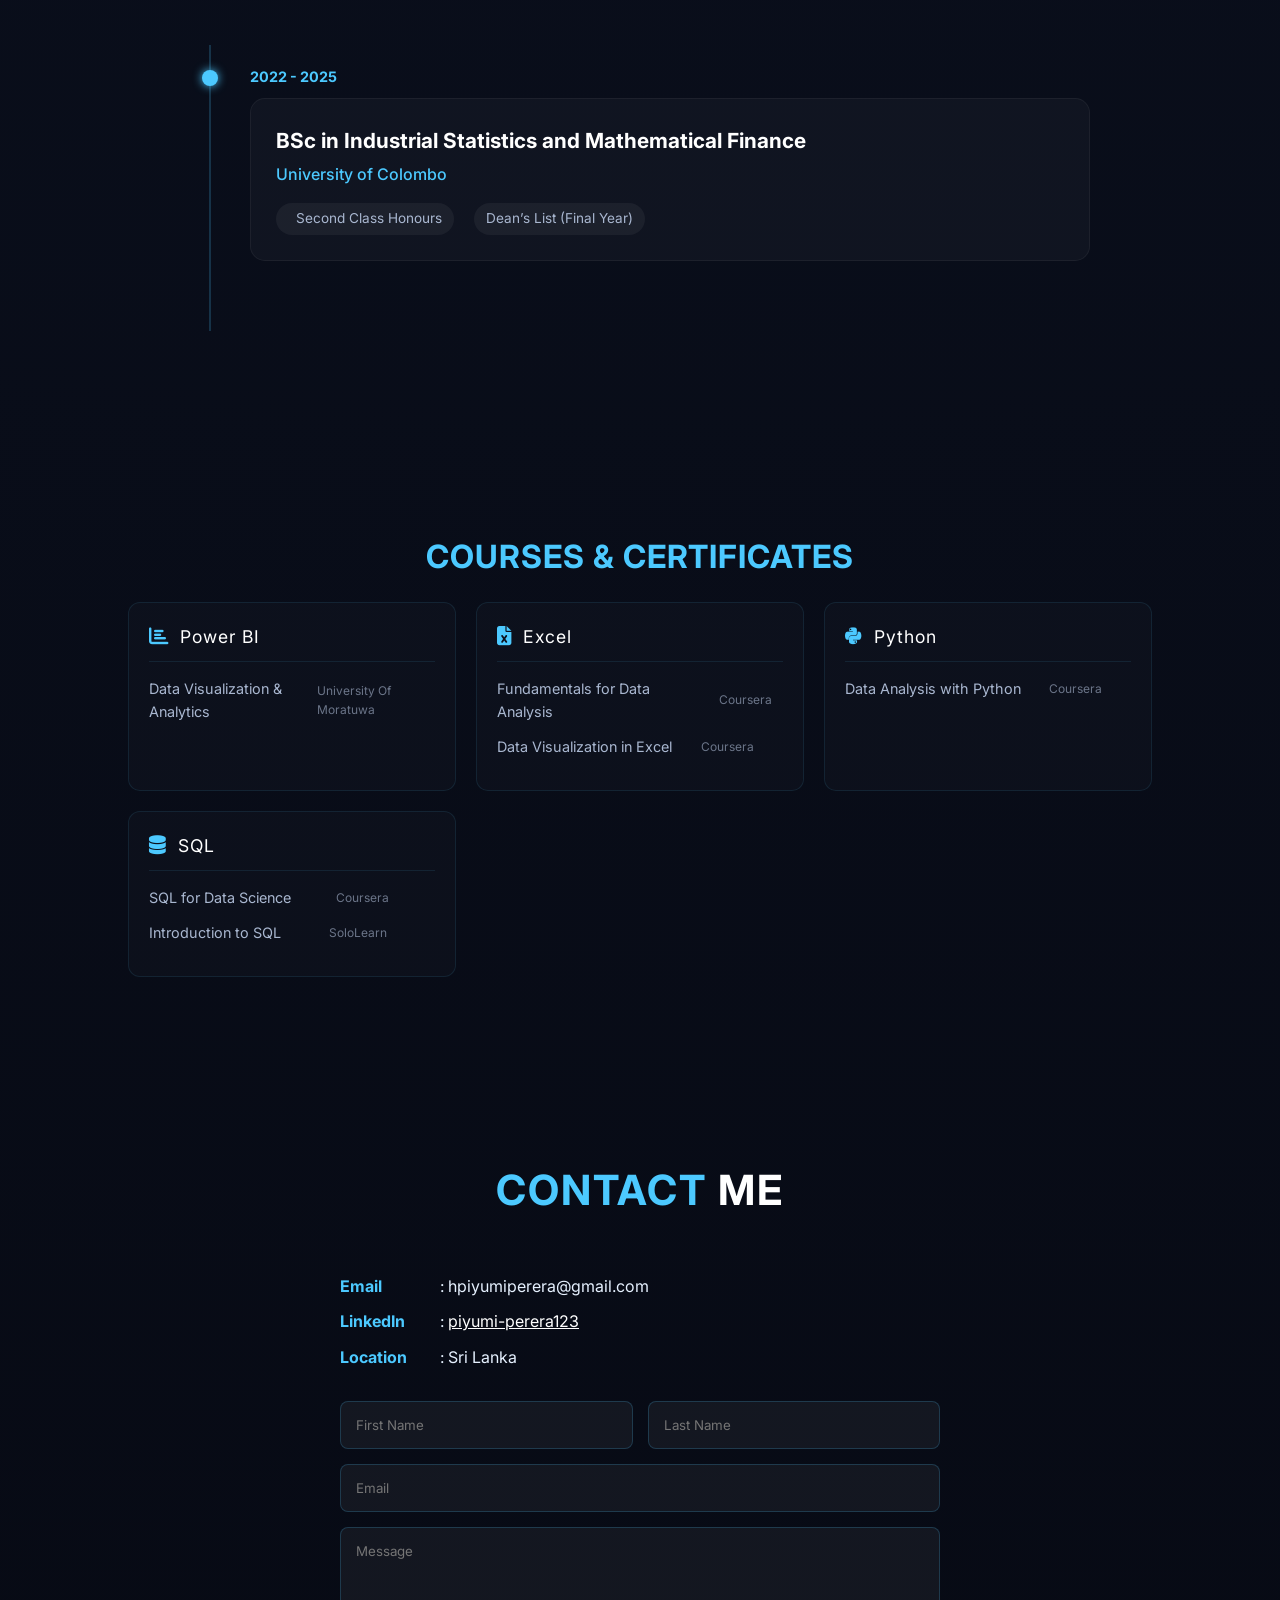
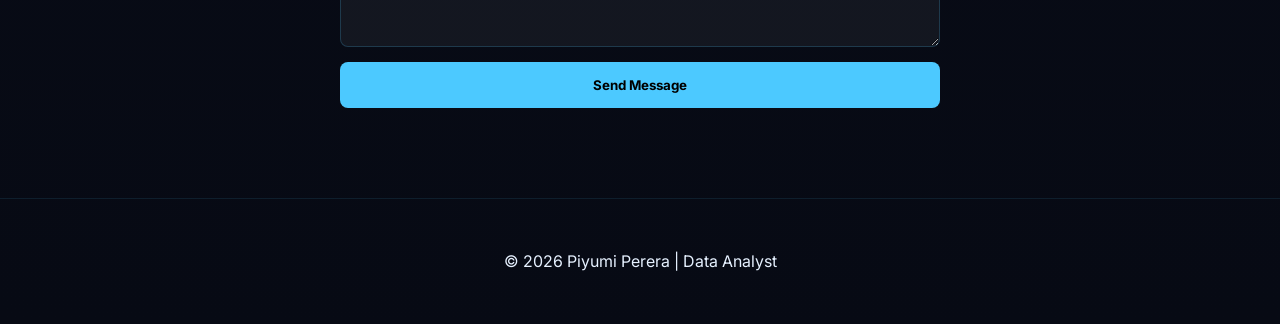
==== commit 2681590f: "Update index.html" ====
--- a/index.html
+++ b/index.html
@@ -85,7 +85,7 @@
     <div class="project-grid">
         <div class="project-card" onclick="openProject('retail')">
             <div class="project-img-wrapper">
-                <img src="image/retail.PNG" alt="Retail Sales">
+                <img src="image/retail.png" alt="Retail Sales">
                 <div class="project-overlay"><span class="text-blue">View Project</span></div>
             </div>
             <div class="project-info">
@@ -97,7 +97,7 @@
         </div>
 <div class="project-card" onclick="openProject('usa')">
             <div class="project-img-wrapper">
-                <img src="image/usa.PNG" alt="USA Sales">
+                <img src="image/usa.png" alt="USA Sales">
                 <div class="project-overlay"><span class="text-blue">View Project</span></div>
             </div>
             <div class="project-info">
@@ -110,7 +110,7 @@
 
         <div class="project-card" onclick="openProject('online')">
             <div class="project-img-wrapper">
-                <img src="image/online.JPG" alt="Online Sales">
+                <img src="image/online.jpg" alt="Online Sales">
                 <div class="project-overlay"><span class="text-blue">View Project</span></div>
             </div>
             <div class="project-info">
@@ -124,7 +124,7 @@
         
         <div class="project-card" onclick="openProject('career')">
             <div class="project-img-wrapper">
-                <img src="image/career.PNG" alt="Career Study">
+                <img src="image/career.png" alt="Career Study">
                 <div class="project-overlay"><span class="text-blue">View Project</span></div>
             </div>
             <div class="project-info">
@@ -137,7 +137,7 @@
 
         <div class="project-card" onclick="openProject('workforce')">
             <div class="project-img-wrapper">
-                <img src="image/workforce.PNG" alt="Workforce Analytics">
+                <img src="image/workforce.png" alt="Workforce Analytics">
                 <div class="project-overlay"><span class="text-blue">View Project</span></div>
             </div>
             <div class="project-info">
@@ -150,7 +150,7 @@
 
         <div class="project-card" onclick="openProject('churn')">
             <div class="project-img-wrapper">
-                <img src="image/churn.PNG" alt="Customer Churn">
+                <img src="image/churn.png" alt="Customer Churn">
                 <div class="project-overlay"><span class="text-blue">View Project</span></div>
             </div>
             <div class="project-info">
@@ -357,4 +357,4 @@
 
 <script src="script.js"></script>
 </body>
-</html>+</html>
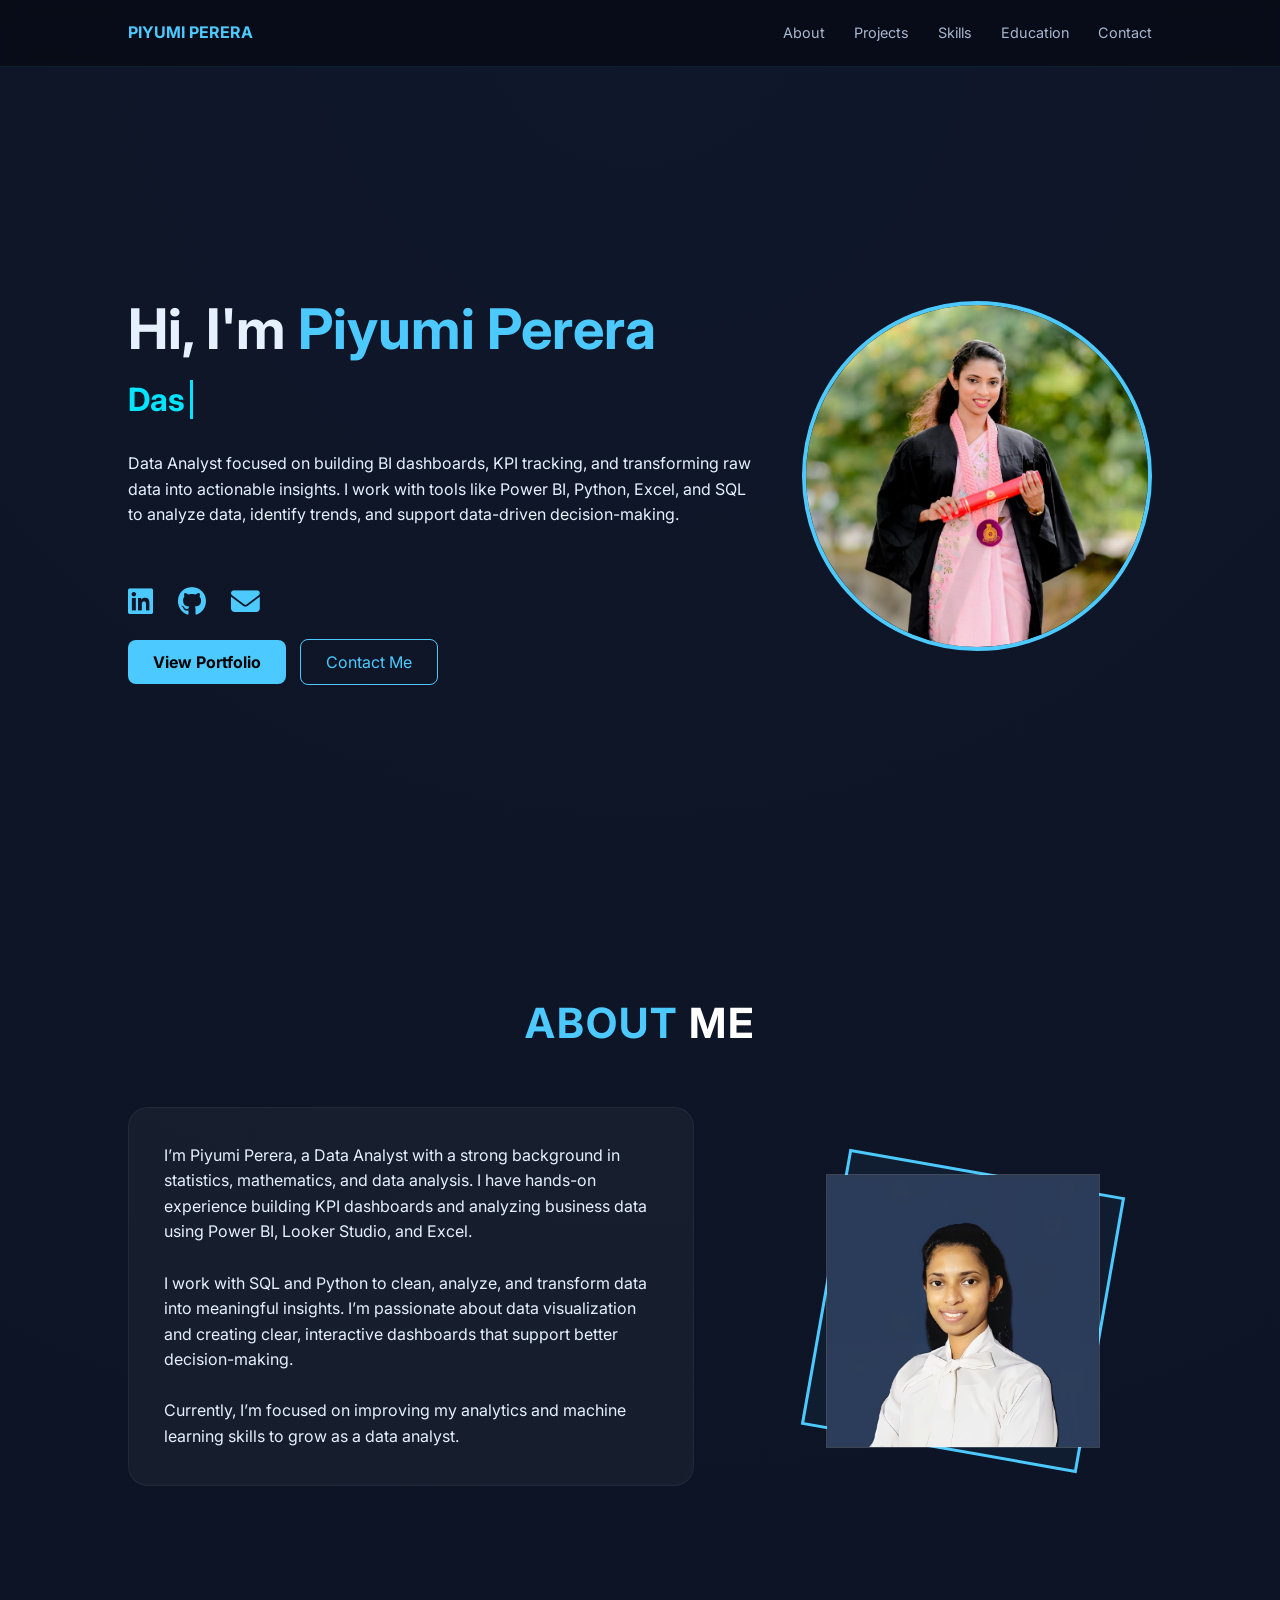
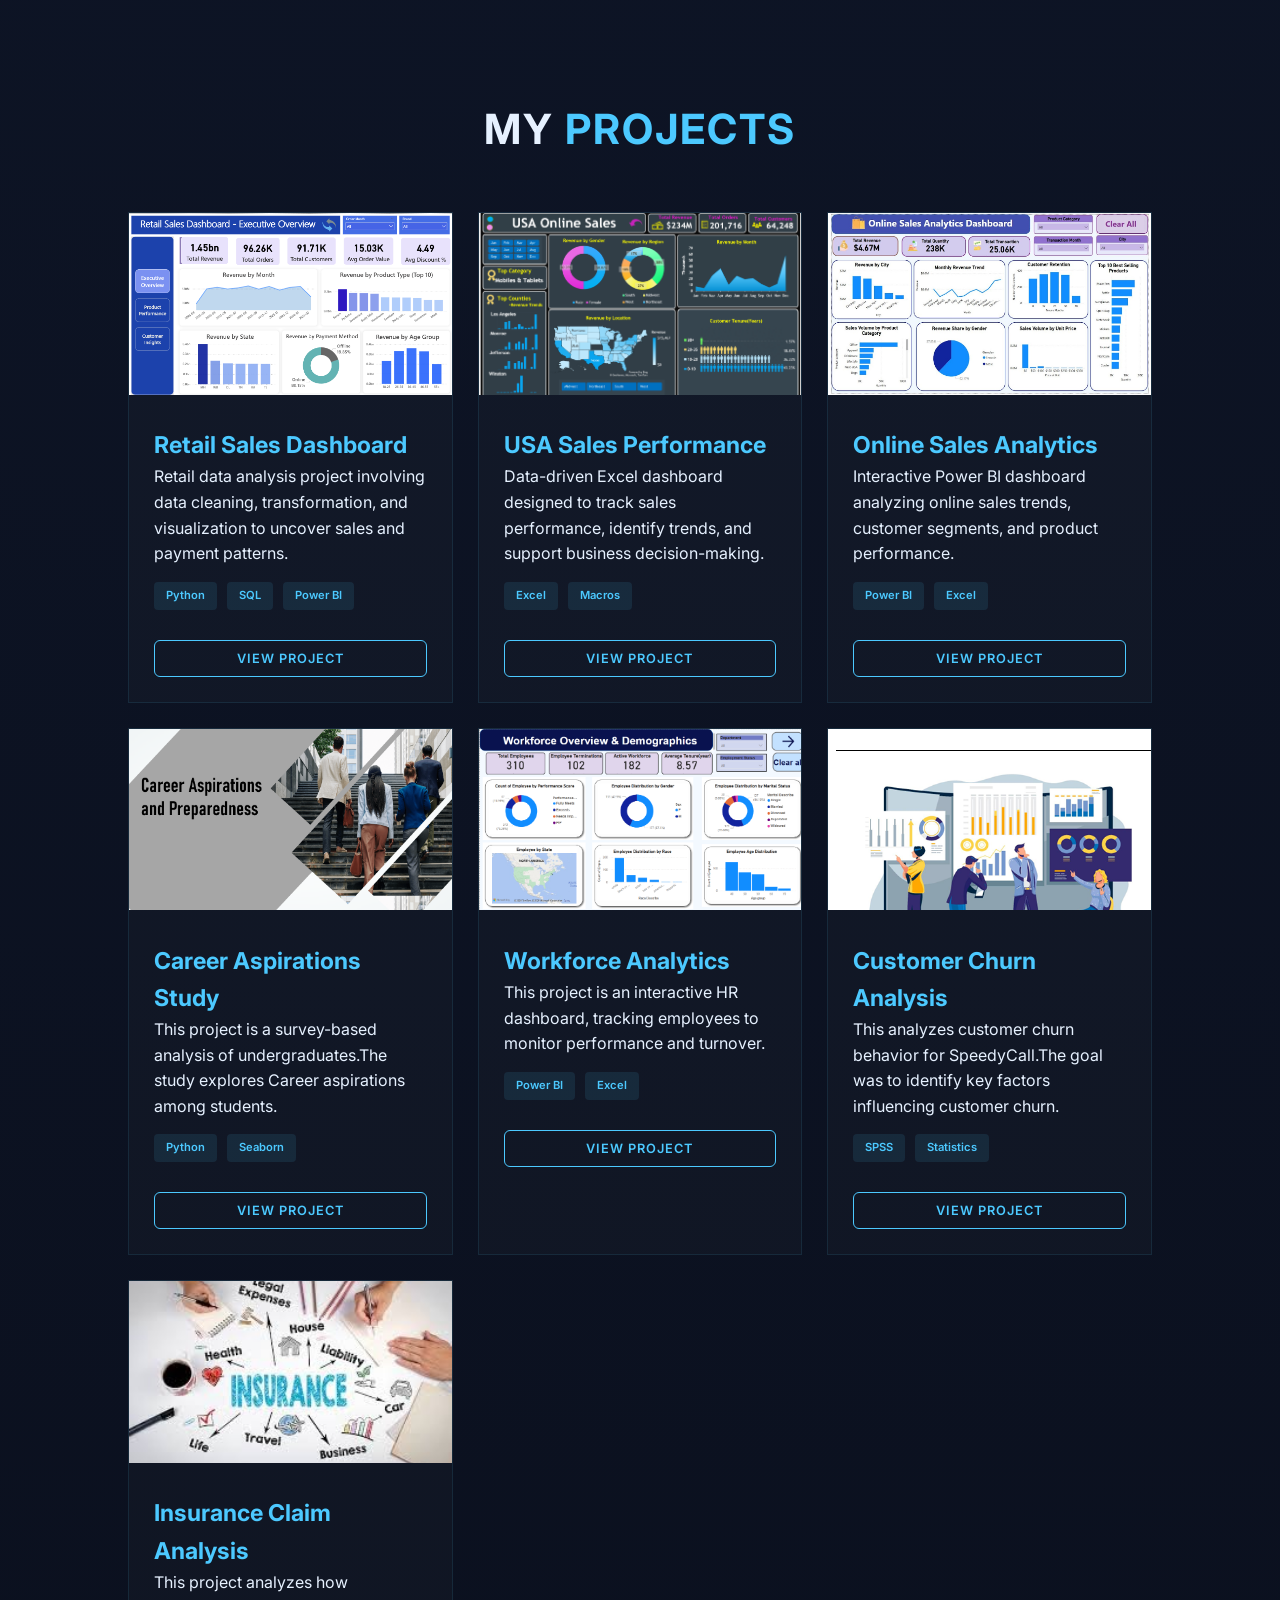
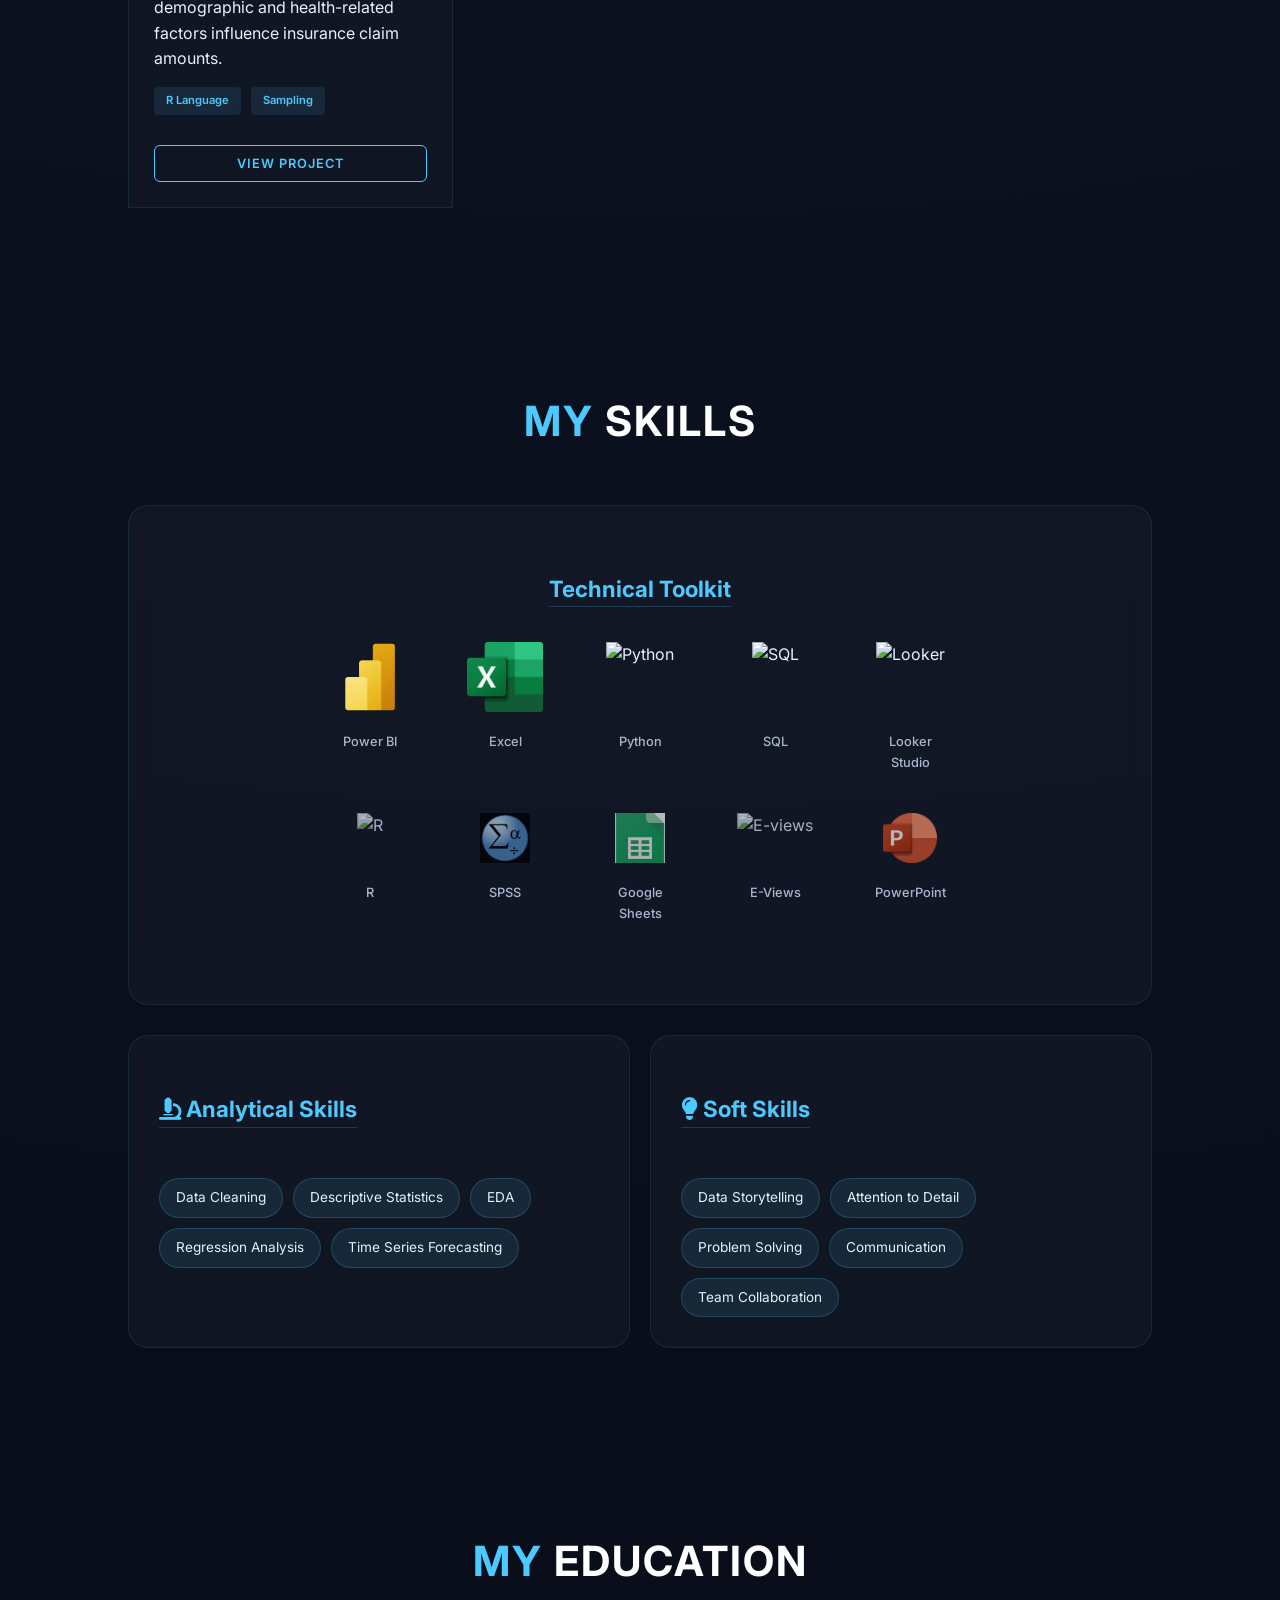
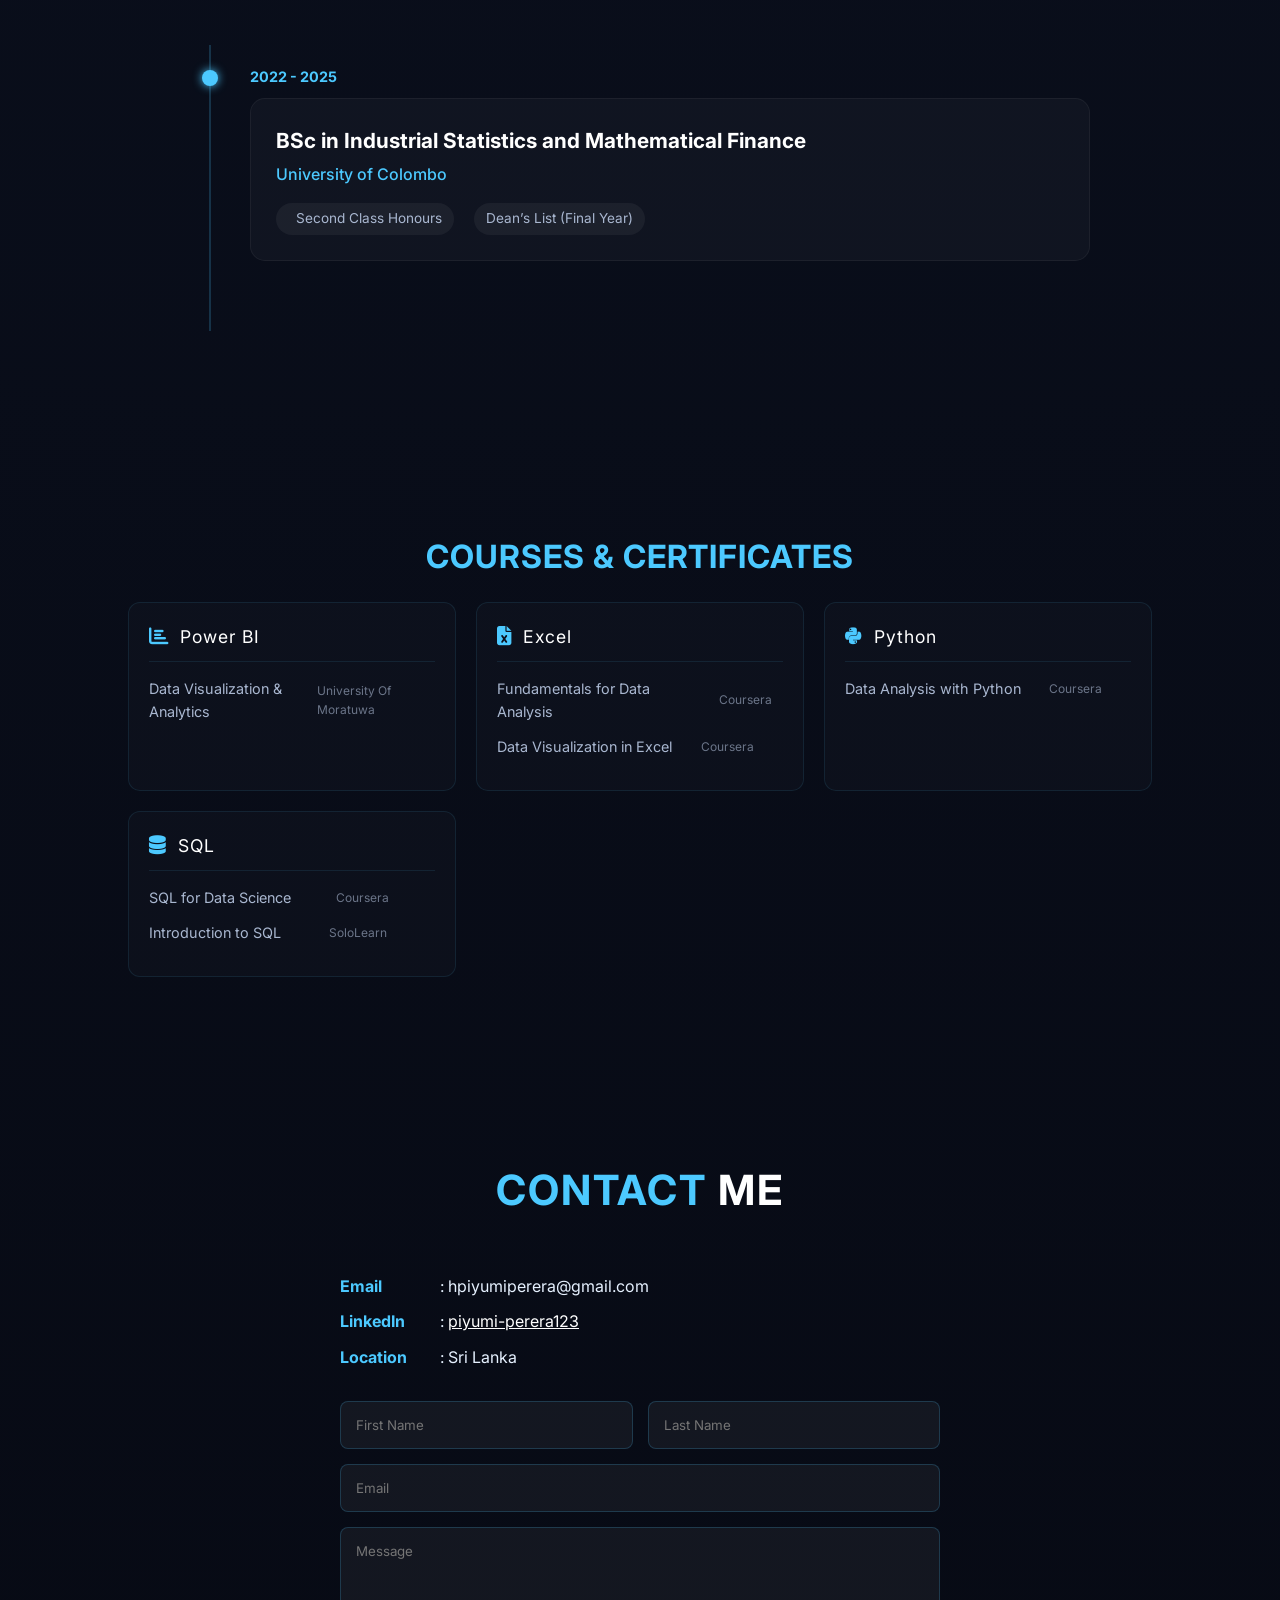
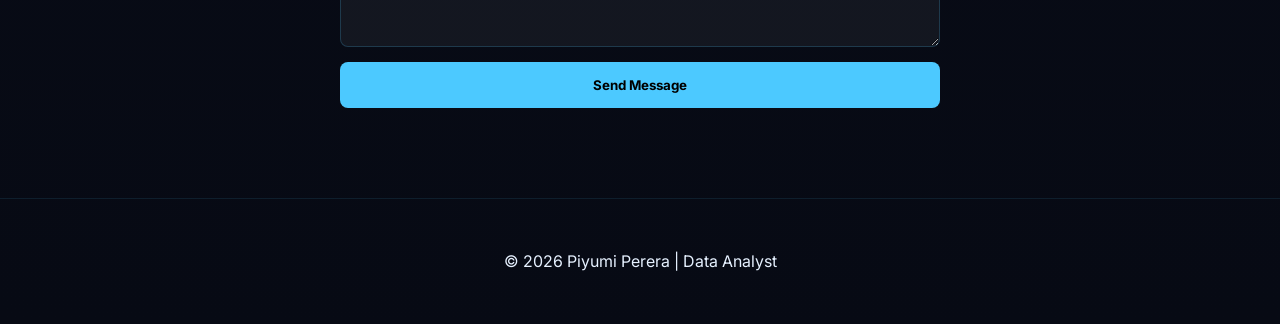
==== commit 5118dbc1: "Update index.html" ====
--- a/index.html
+++ b/index.html
@@ -195,7 +195,7 @@
                     <span>Power BI</span>
                 </div>
                 <div class="tool-item">
-                    <img src="image/excel.png" alt="Excel">
+                    <img src="image/Excel.png" alt="Excel">
                     <span>Excel</span>
                 </div>
                 <div class="tool-item">
@@ -226,10 +226,10 @@
                     <span>Google Sheets</span>
                 </div>
                 <div class="tool-item">
-                    <img src="image/eviews.png" alt="E-views"> <span>E-Views</span>
-                </div>
-                <div class="tool-item">
-                    <img src="image/Powerpoint.png" alt="PPT">
+                    <img src="image/Eviews.png" alt="E-views"> <span>E-Views</span>
+                </div>
+                <div class="tool-item">
+                    <img src="image/PowerPoint.png" alt="PPT">
                     <span>PowerPoint</span>
                 </div>
             </div>
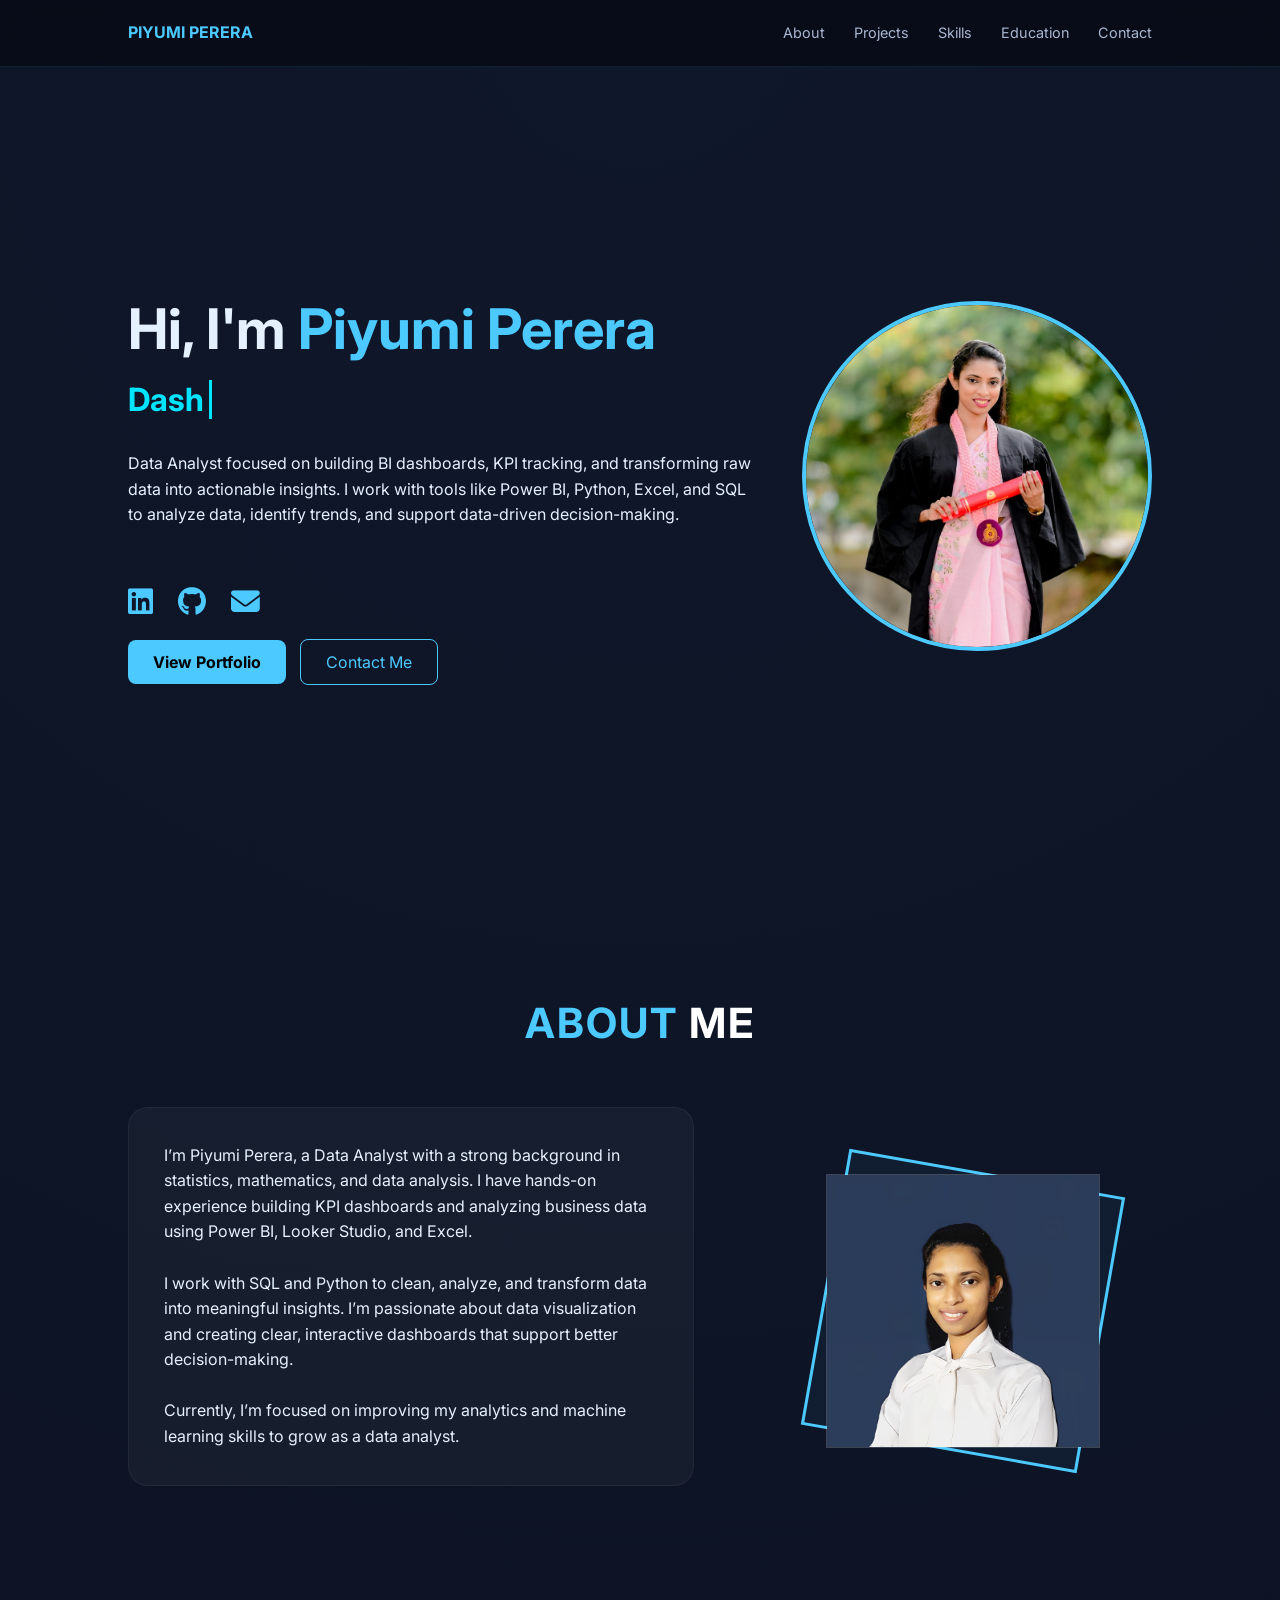
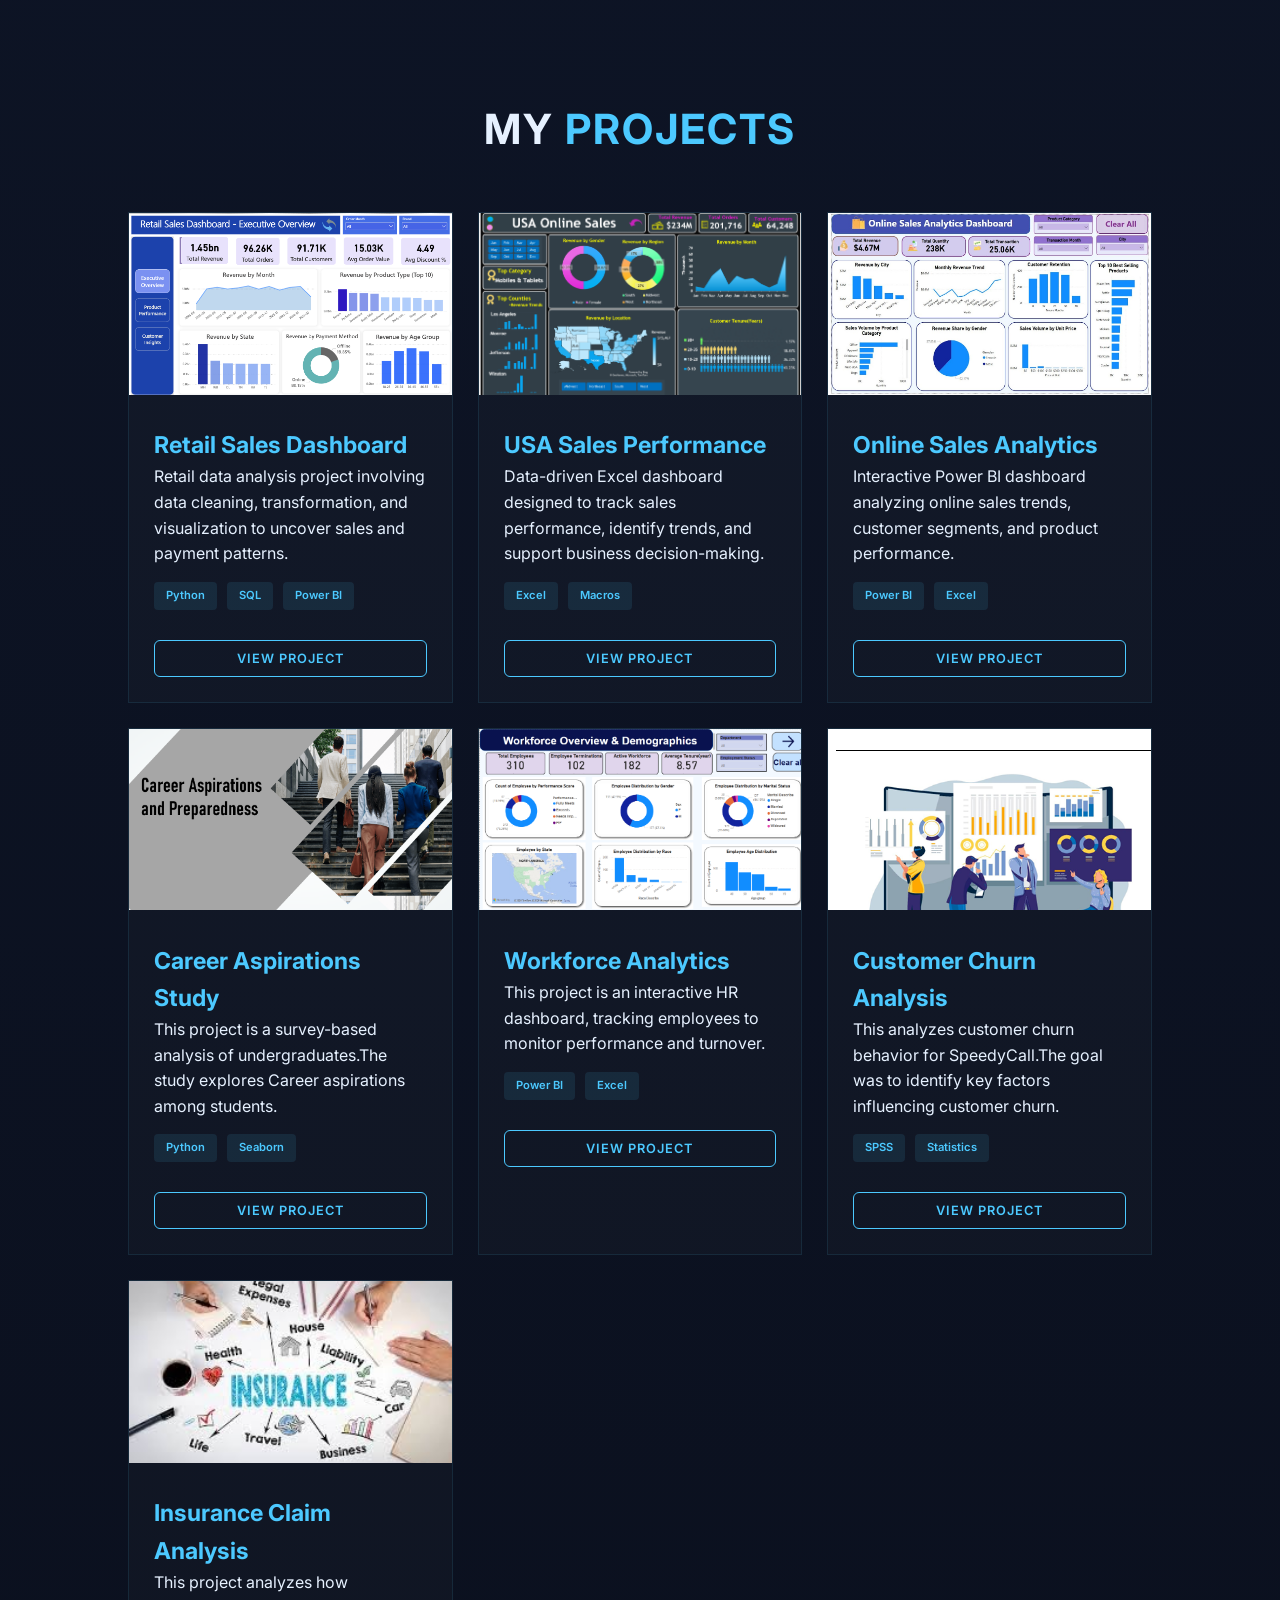
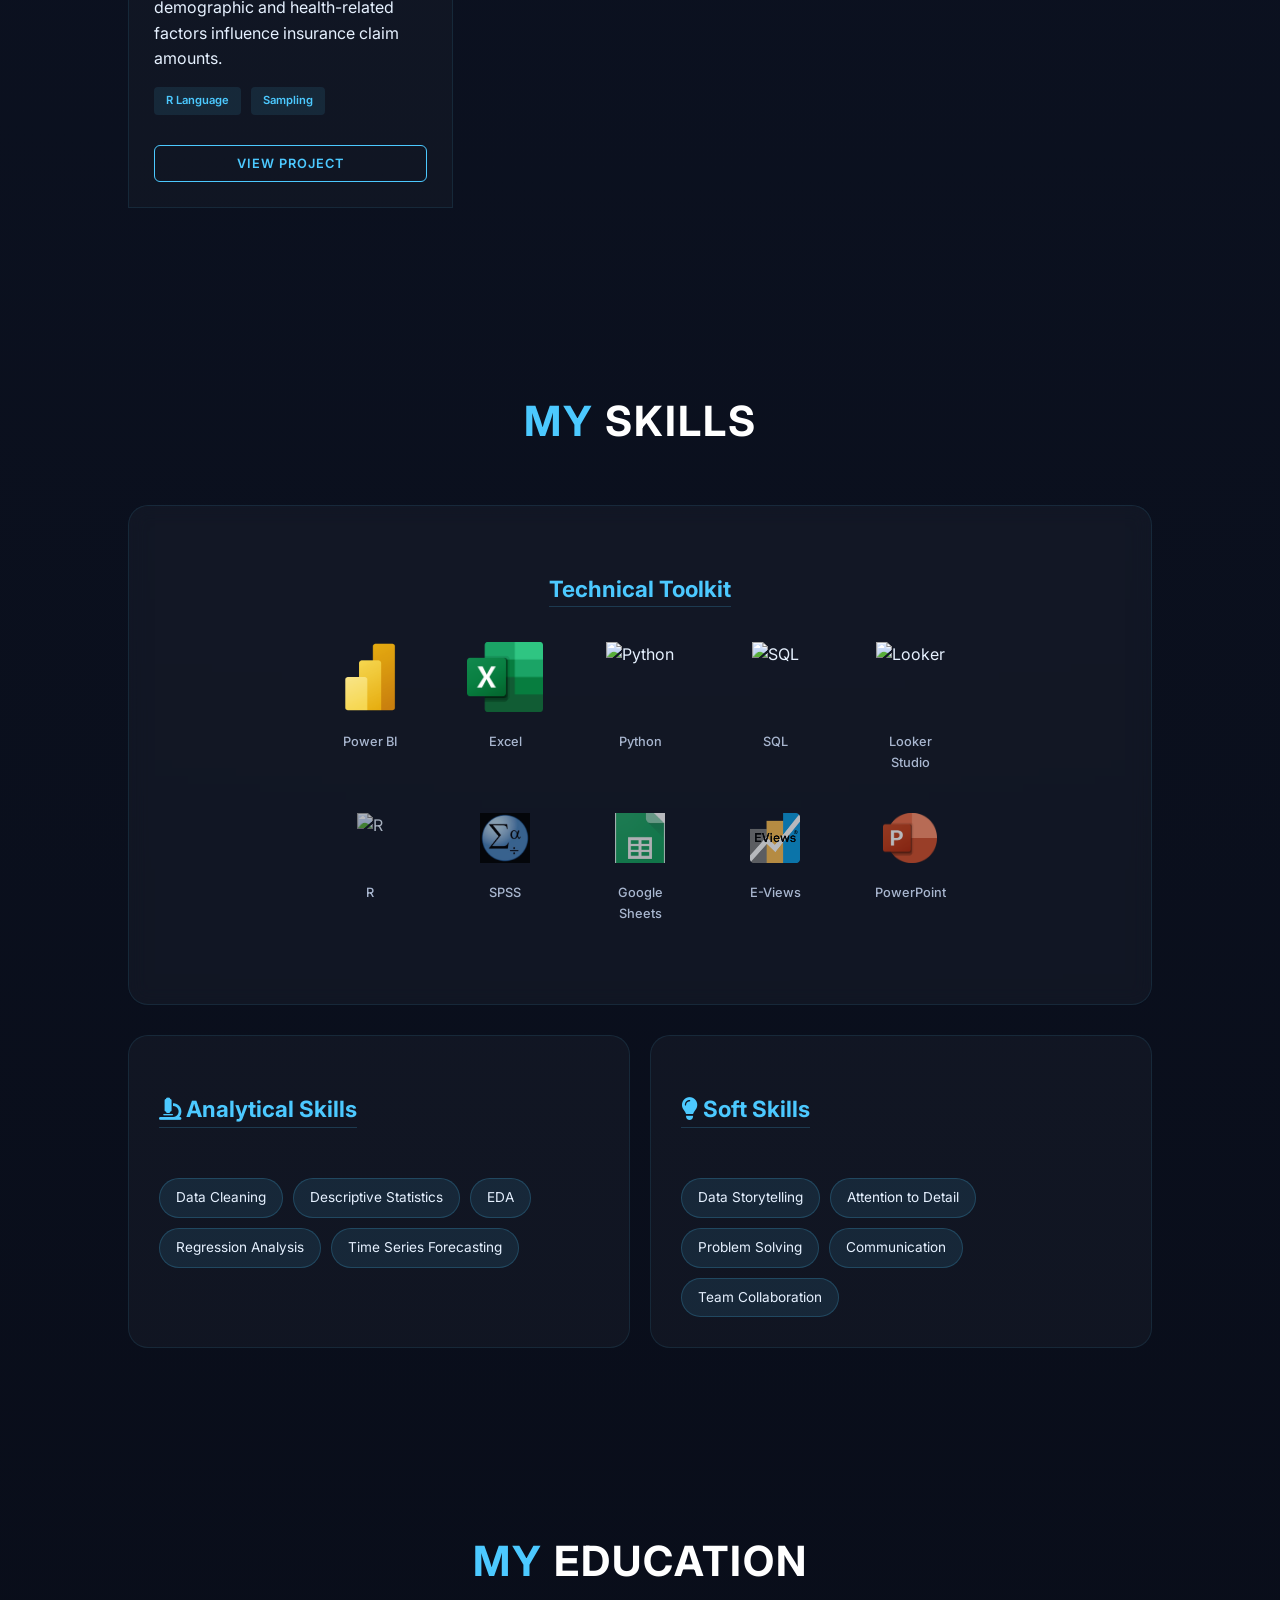
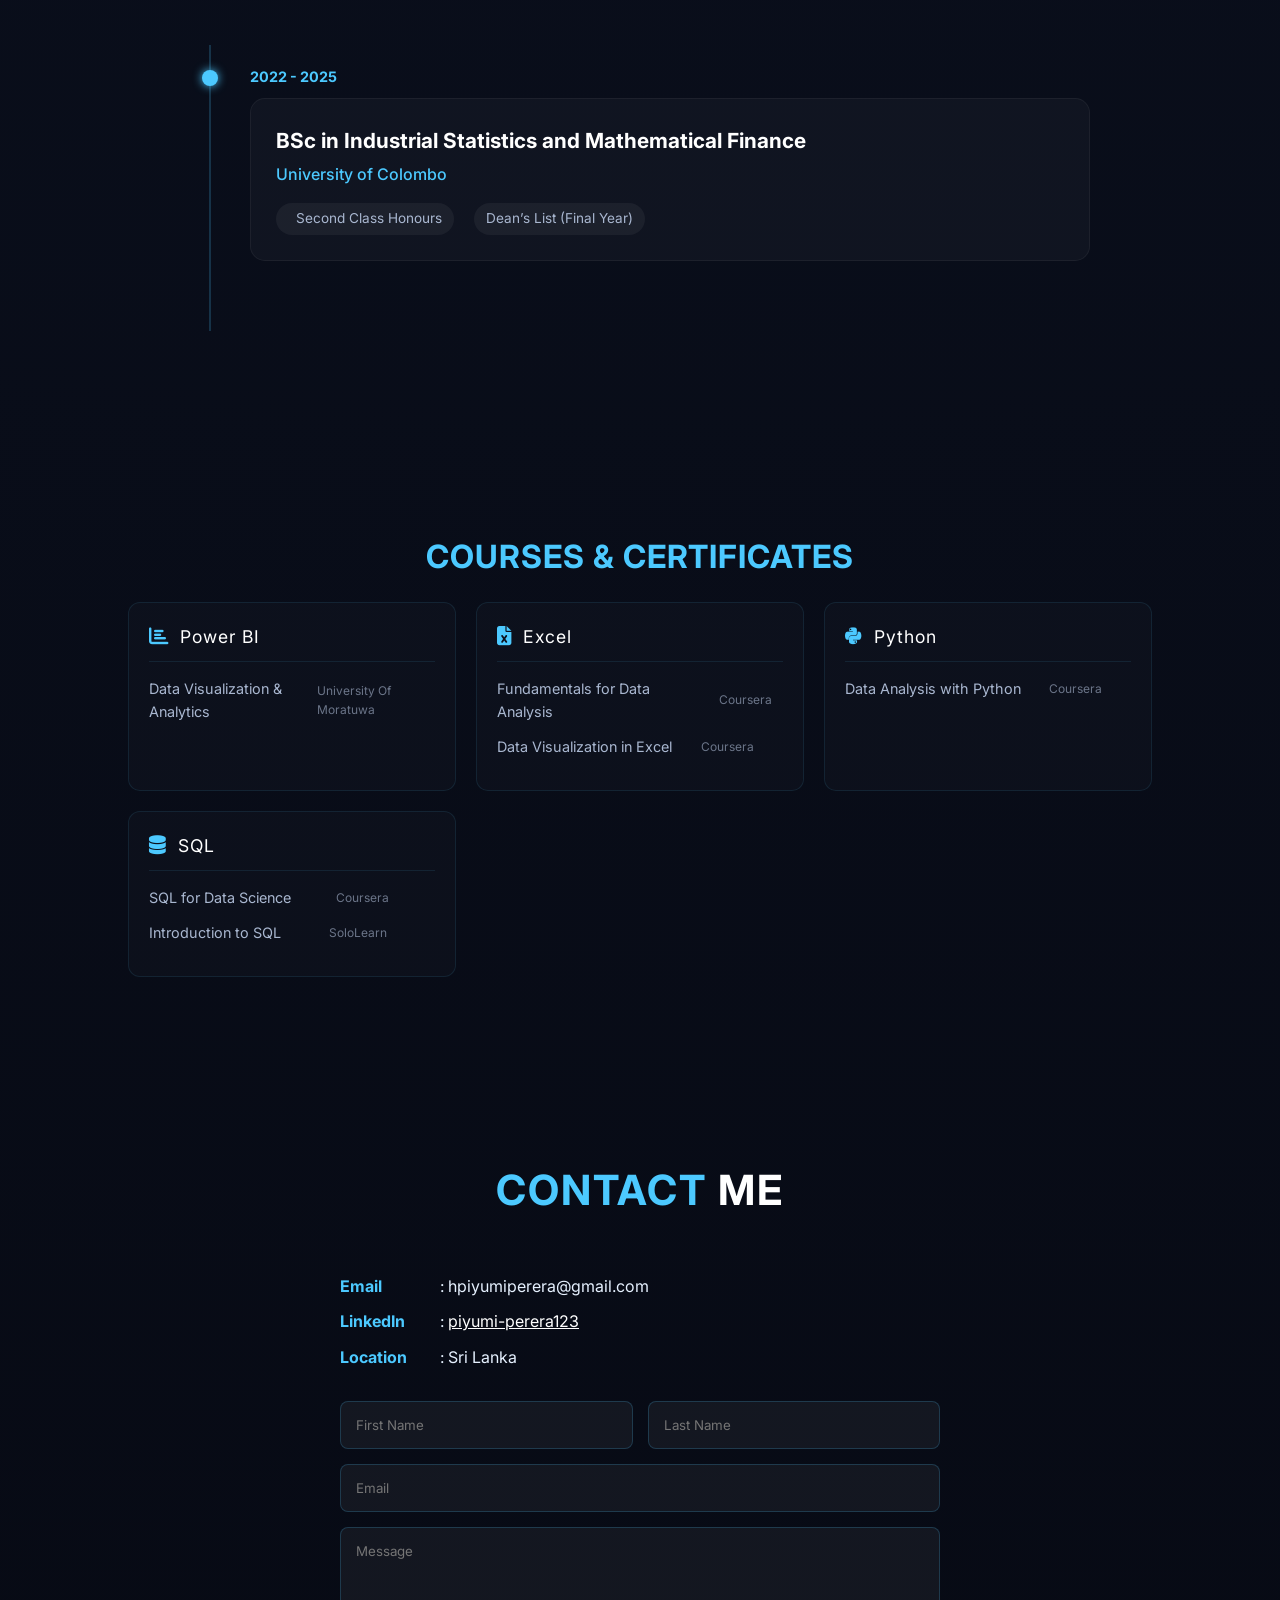
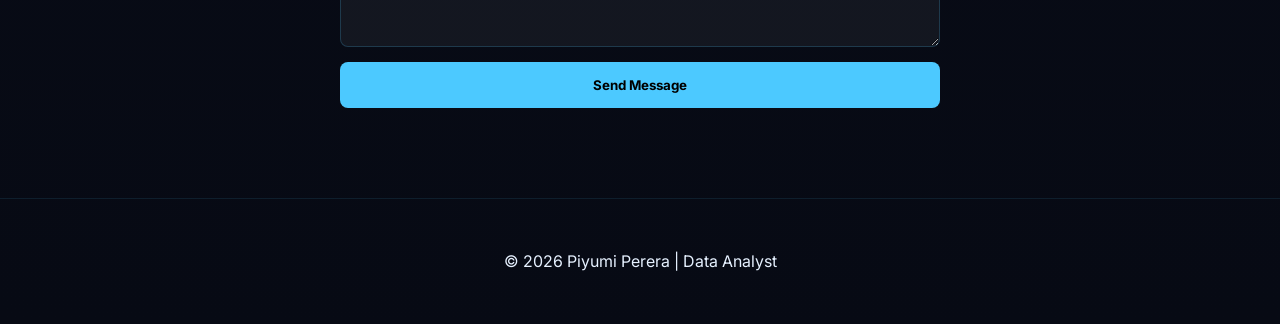
==== commit d7f4c1bf: "Update index.html" ====
--- a/index.html
+++ b/index.html
@@ -226,7 +226,7 @@
                     <span>Google Sheets</span>
                 </div>
                 <div class="tool-item">
-                    <img src="image/Eviews.png" alt="E-views"> <span>E-Views</span>
+                    <img src="image/EViews.png" alt="E-views"> <span>E-Views</span>
                 </div>
                 <div class="tool-item">
                     <img src="image/PowerPoint.png" alt="PPT">
